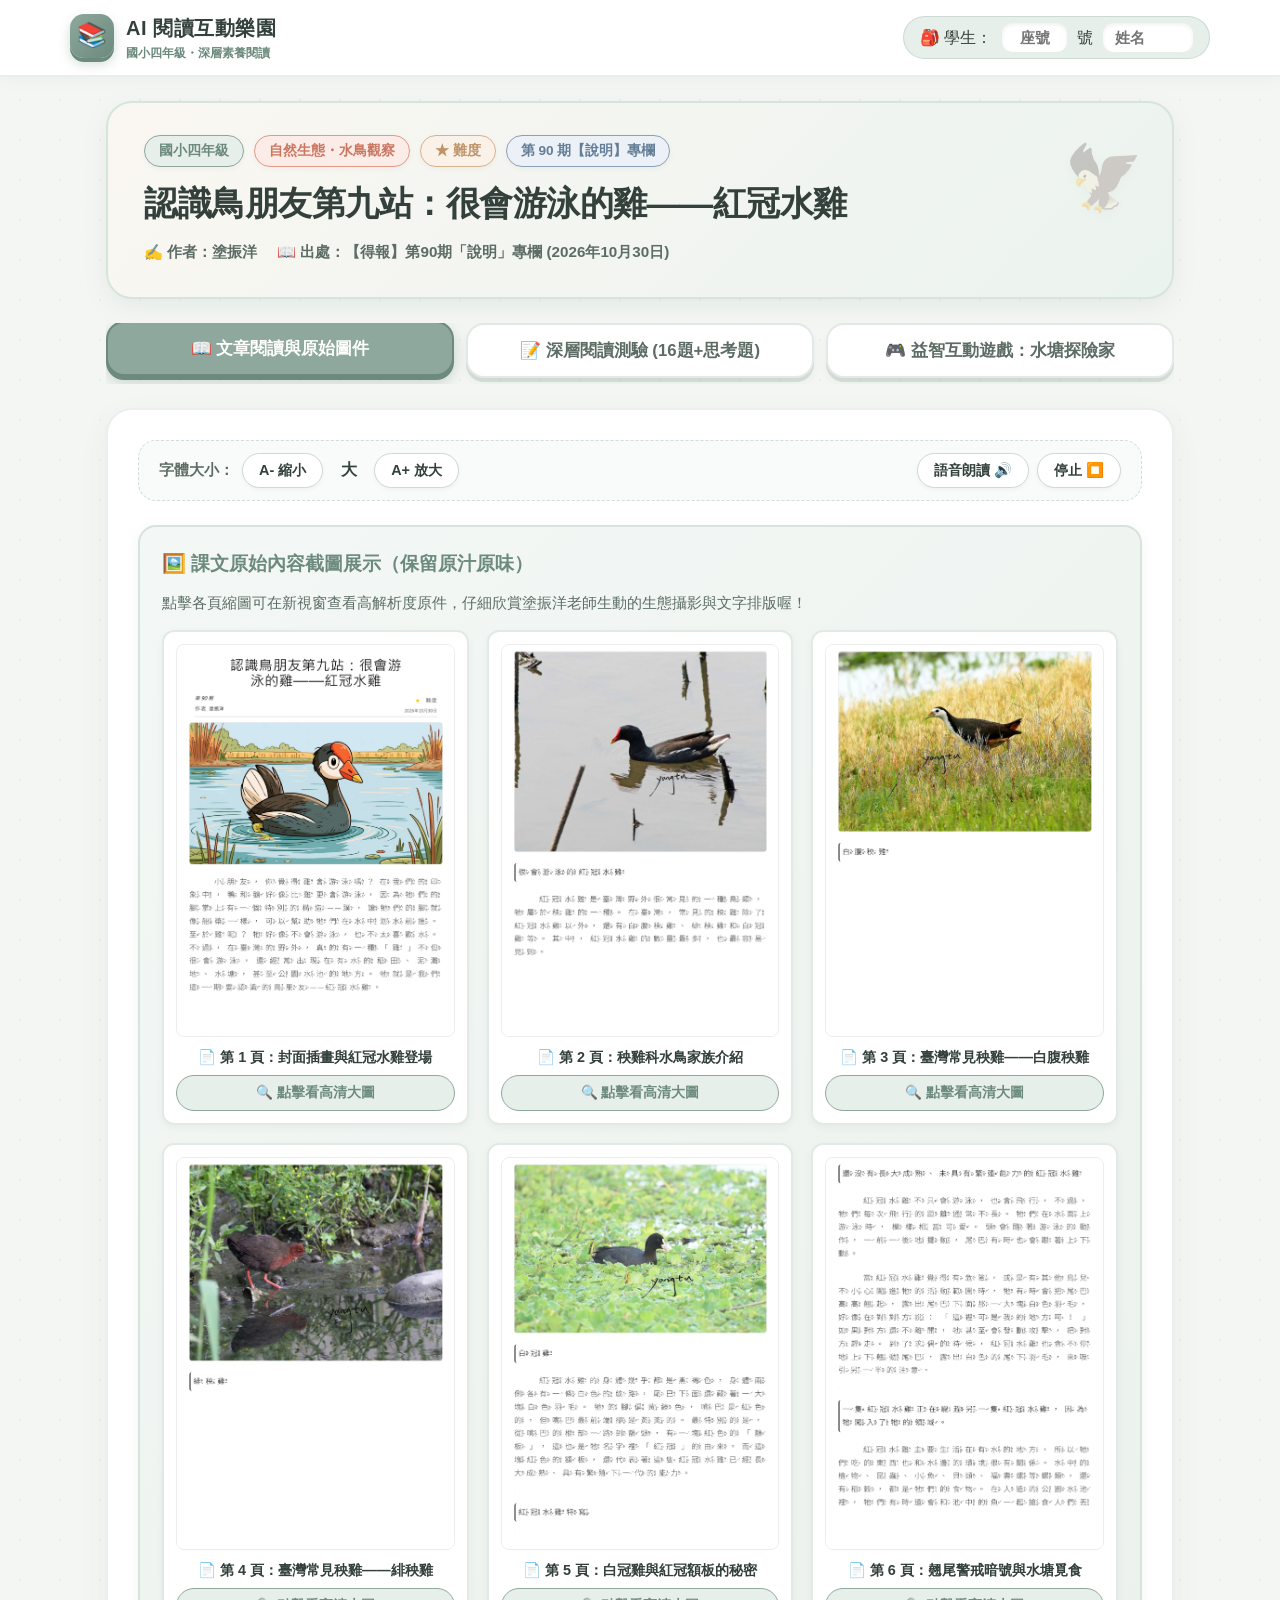
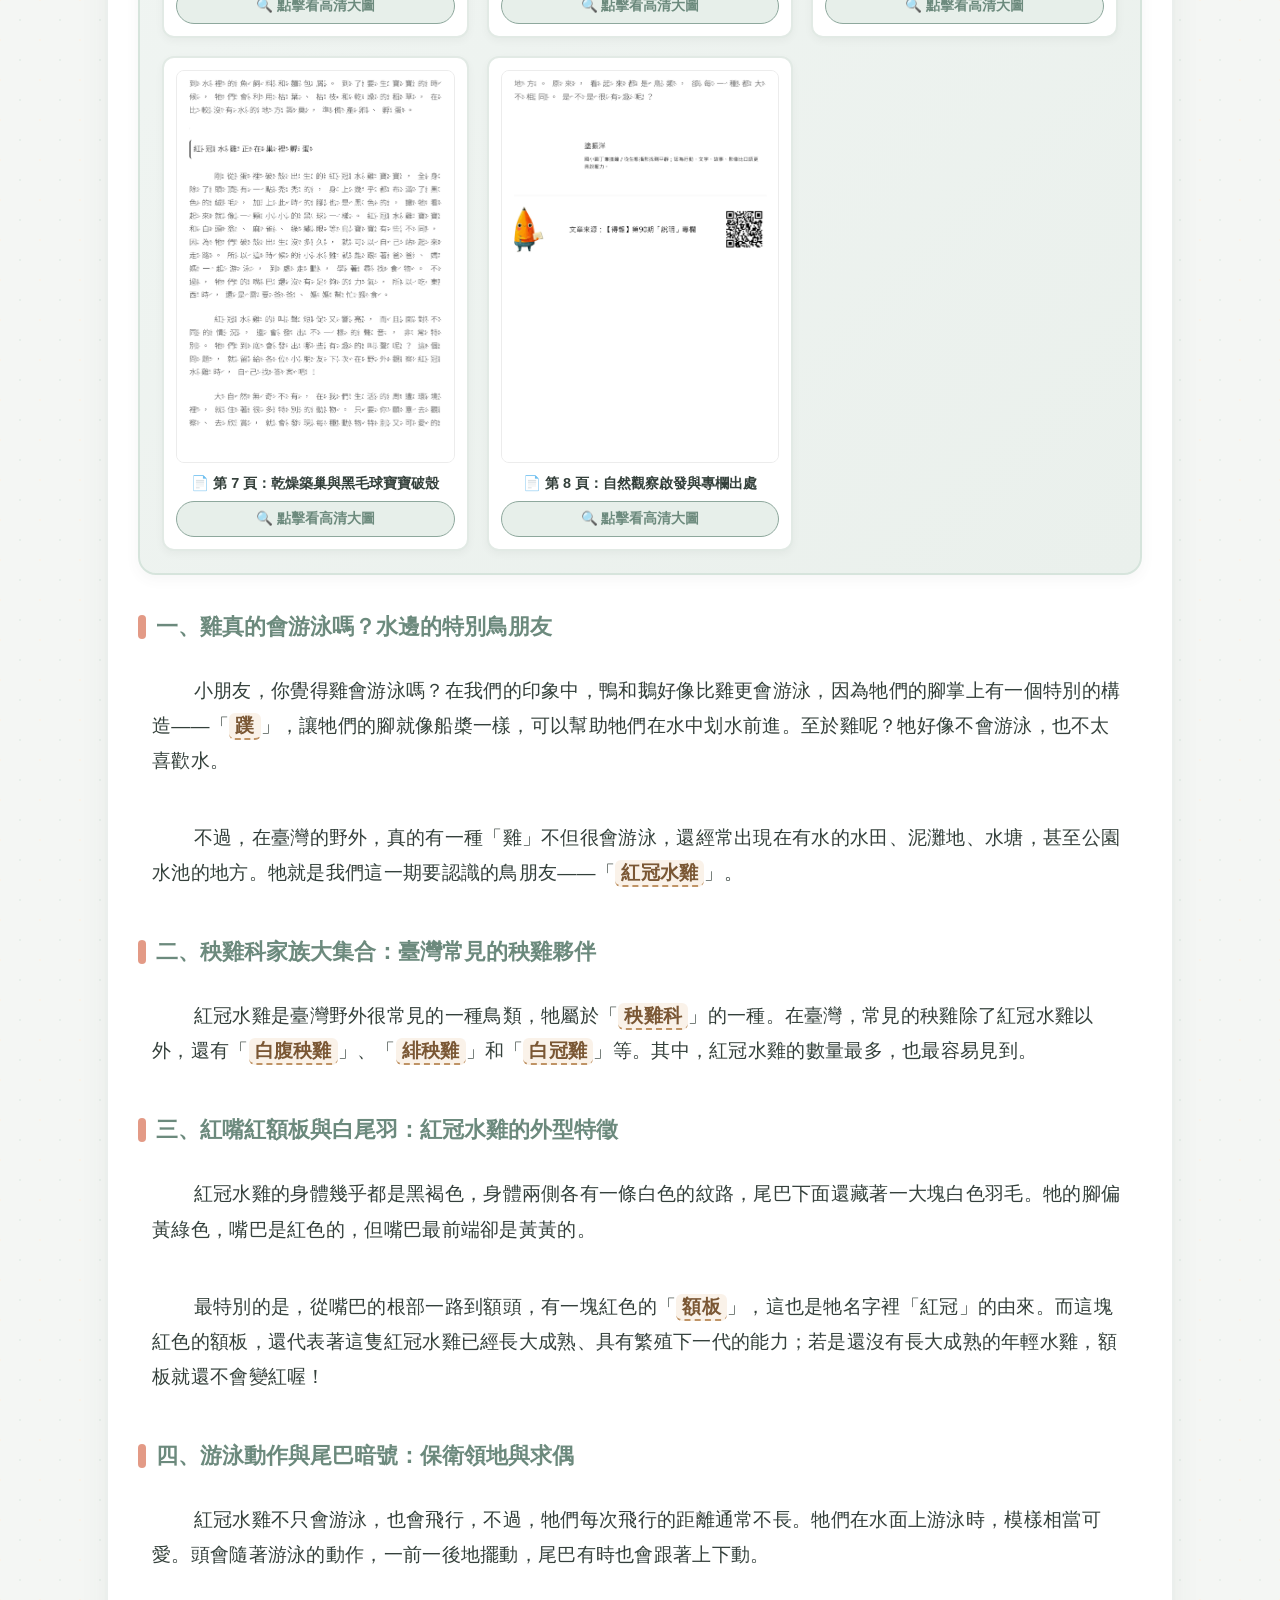
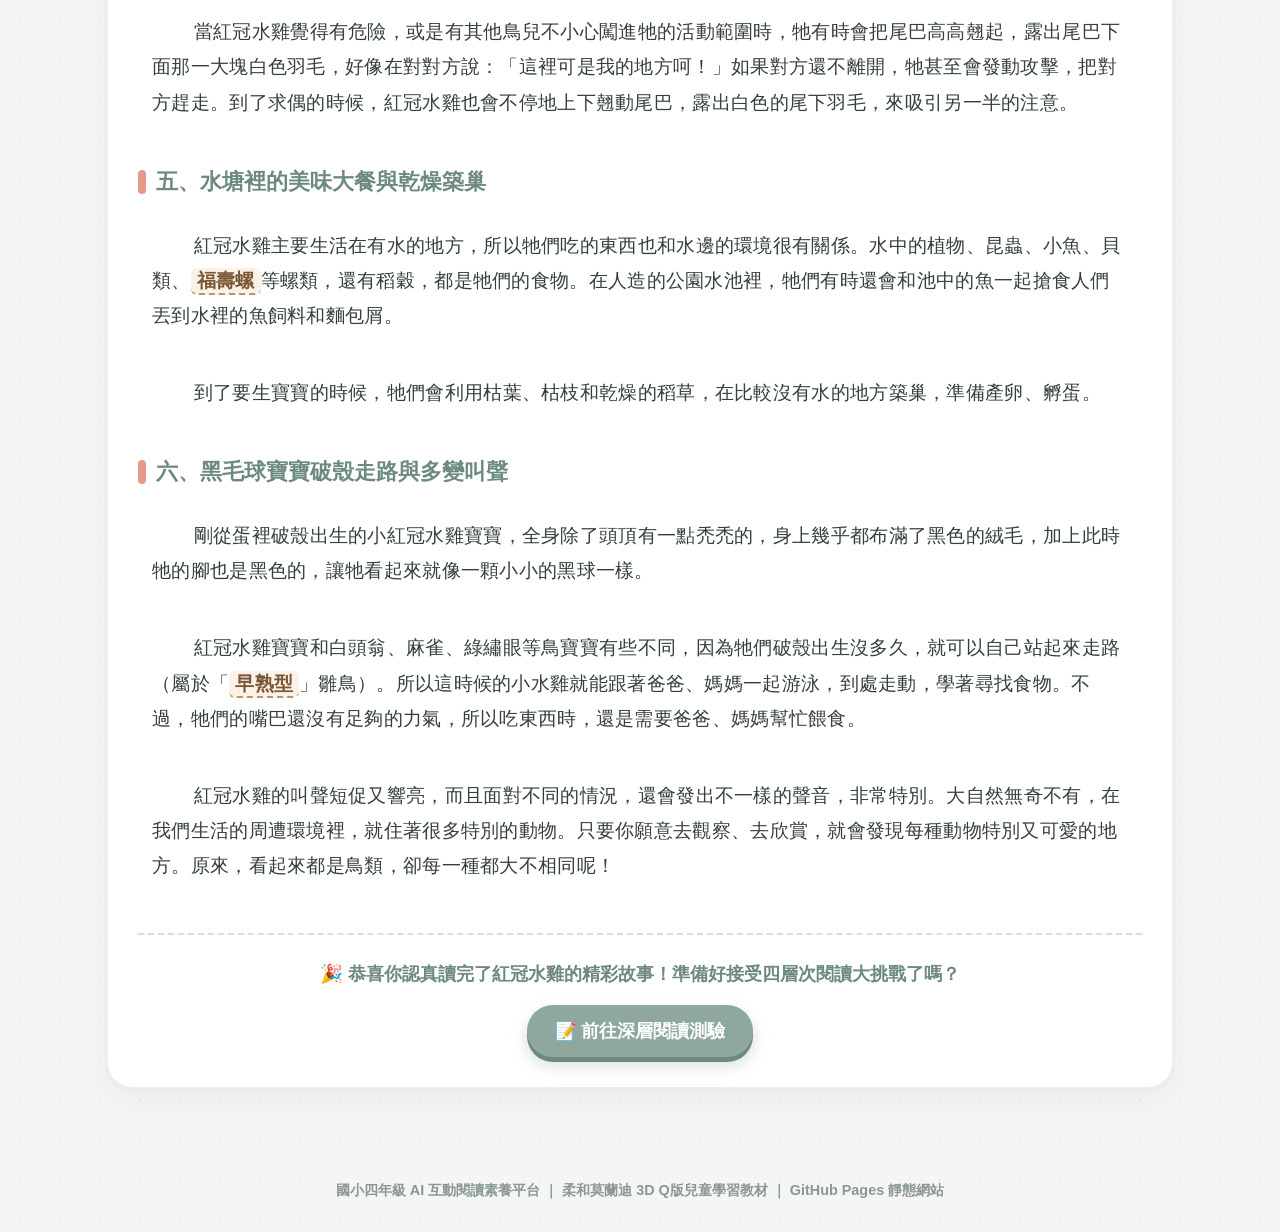
==== index10.html @ 7808f45d "Add files via upload" ====
<!DOCTYPE html>
<html lang="zh-TW">
<head>
  <meta charset="UTF-8">
  <meta name="viewport" content="width=device-width, initial-scale=1.0">
  <title>認識鳥朋友第九站：很會游泳的雞——紅冠水雞 - 國小四年級 AI 互動閱讀教室</title>
  <link rel="stylesheet" href="style.css">
  <style>
    /* 原始內容截圖展示區專用樣式 */
    .original-docs-showcase {
      background: linear-gradient(135deg, #F3F7F5 0%, #EAF0EC 100%);
      border: 2px solid #D6E4DC;
      border-radius: var(--radius-md);
      padding: 22px;
      margin: 24px 0 32px;
      box-shadow: 0 4px 14px rgba(78, 93, 85, 0.06);
    }
    .original-docs-title {
      font-size: 1.2rem;
      font-weight: 800;
      color: var(--morandi-sage-dark);
      margin-bottom: 12px;
      display: flex;
      align-items: center;
      gap: 8px;
    }
    .docs-gallery-grid {
      display: grid;
      grid-template-columns: repeat(auto-fit, minmax(240px, 1fr));
      gap: 18px;
      margin-top: 14px;
    }
    .doc-preview-card {
      background: white;
      border-radius: var(--radius-sm);
      border: 2px solid #E2EAE5;
      padding: 12px;
      text-align: center;
      transition: all 0.25s ease;
      box-shadow: 0 3px 8px rgba(0,0,0,0.04);
      display: flex;
      flex-direction: column;
      justify-content: space-between;
    }
    .doc-preview-card:hover {
      transform: translateY(-4px);
      border-color: var(--morandi-coral);
      box-shadow: 0 8px 18px rgba(0,0,0,0.08);
    }
    .doc-img-frame {
      border-radius: 8px;
      overflow: hidden;
      border: 1px solid #ECECEC;
      margin-bottom: 10px;
      background: #F9F9F9;
      cursor: zoom-in;
    }
    .doc-img-frame img {
      width: 100%;
      height: auto;
      display: block;
      transition: transform 0.3s ease;
    }
    .doc-img-frame:hover img {
      transform: scale(1.02);
    }
    .doc-caption {
      font-size: 0.9rem;
      font-weight: 700;
      color: var(--text-primary);
      margin-bottom: 8px;
      line-height: 1.4;
    }
    .doc-btn-view {
      display: inline-flex;
      align-items: center;
      justify-content: center;
      gap: 6px;
      padding: 6px 14px;
      background: var(--morandi-sage-light);
      color: var(--morandi-sage-dark);
      font-size: 0.85rem;
      font-weight: 800;
      border-radius: var(--radius-full);
      text-decoration: none;
      border: 1px solid var(--morandi-sage);
      transition: all 0.2s ease;
    }
    .doc-btn-view:hover {
      background: var(--morandi-sage);
      color: white;
    }
  </style>
</head>
<body>

  <!-- 頂部導覽列 -->
  <header class="top-nav">
    <div class="nav-container">
      <a href="index.htm" class="logo-area" title="返回閱讀首頁">
        <div class="logo-icon-3d">📚</div>
        <div>
          <div class="logo-title">AI 閱讀互動樂園</div>
          <div class="logo-subtitle">國小四年級・深層素養閱讀</div>
        </div>
      </a>

      <!-- 學生身分輸入列 -->
      <div class="student-bar">
        <span>🎒 學生：</span>
        <input type="text" class="student-input student-seat-input seat" placeholder="座號" maxlength="4">
        <span>號</span>
        <input type="text" class="student-input student-name-input" placeholder="姓名" maxlength="10">
      </div>
    </div>
  </header>

  <!-- 主內容區 -->
  <main class="main-wrapper">

    <!-- 文章標題看板 -->
    <section class="article-header-banner">
      <div class="meta-tags-row">
        <span class="tag-badge tag-sage">國小四年級</span>
        <span class="tag-badge tag-coral">自然生態・水鳥觀察</span>
        <span class="tag-badge tag-clay">★ 難度</span>
        <span class="tag-badge tag-blue">第 90 期【說明】專欄</span>
      </div>
      <h1 class="article-main-title">認識鳥朋友第九站：很會游泳的雞——紅冠水雞</h1>
      <div class="article-sub-info">
        <span>✍️ 作者：塗振洋</span>
        <span>📖 出處：【得報】第90期「說明」專欄 (2026年10月30日)</span>
      </div>
    </section>

    <!-- 功能標籤頁 (Tab Navigation) -->
    <nav class="section-nav-tabs">
      <button class="tab-btn active" data-tab="read" onclick="TabManager.switchTab('read')">
        📖 文章閱讀與原始圖件
      </button>
      <button class="tab-btn" data-tab="quiz" onclick="TabManager.switchTab('quiz')">
        📝 深層閱讀測驗 (16題+思考題)
      </button>
      <button class="tab-btn" data-tab="game" onclick="TabManager.switchTab('game')">
        🎮 益智互動遊戲：水塘探險家
      </button>
    </nav>

    <!-- ==================== 第一分頁：文章閱讀區 ==================== -->
    <section id="read-section" class="content-section">
      <div class="morandi-card">
        <!-- 閱讀輔助工具列 -->
        <div class="reading-toolbar">
          <div class="tool-group">
            <span style="font-weight: 800; font-size: 0.95rem; color: var(--text-secondary);">字體大小：</span>
            <button class="btn-tool" onclick="FontResizer.decrease()">A- 縮小</button>
            <span id="font-size-label" style="font-weight:800; min-width:35px; text-align:center;">大</span>
            <button class="btn-tool" onclick="FontResizer.increase()">A+ 放大</button>
          </div>

          <div class="tool-group">
            <button id="btn-speech-toggle" class="btn-tool" onclick="SpeechManager.speakAll()">
              <span>語音朗讀 🔊</span>
            </button>
            <button class="btn-tool" onclick="SpeechManager.stop()">
              <span>停止 ⏹️</span>
            </button>
          </div>
        </div>

        <!-- 技巧性嵌入文章原始內容截圖（保留原始樣，支援高畫質檢視） -->
        <div class="original-docs-showcase">
          <div class="original-docs-title">
            <span>🖼️ 課文原始內容截圖展示（保留原汁原味）</span>
          </div>
          <p style="font-size: 0.95rem; color: var(--text-secondary); margin-bottom: 8px;">
            點擊各頁縮圖可在新視窗查看高解析度原件，仔細欣賞塗振洋老師生動的生態攝影與文字排版喔！
          </p>
          <div class="docs-gallery-grid">
            <div class="doc-preview-card">
              <div class="doc-img-frame" onclick="window.open('lesson9_page1.png', '_blank')">
                <img src="lesson9_page1.png" alt="第1頁：很會游泳的雞——紅冠水雞" loading="lazy">
              </div>
              <div class="doc-caption">📄 第 1 頁：封面插畫與紅冠水雞登場</div>
              <a href="lesson9_page1.png" target="_blank" class="doc-btn-view">🔍 點擊看高清大圖</a>
            </div>
            <div class="doc-preview-card">
              <div class="doc-img-frame" onclick="window.open('lesson9_page2.png', '_blank')">
                <img src="lesson9_page2.png" alt="第2頁：很會游泳的紅冠水雞生態照" loading="lazy">
              </div>
              <div class="doc-caption">📄 第 2 頁：秧雞科水鳥家族介紹</div>
              <a href="lesson9_page2.png" target="_blank" class="doc-btn-view">🔍 點擊看高清大圖</a>
            </div>
            <div class="doc-preview-card">
              <div class="doc-img-frame" onclick="window.open('lesson9_page3.png', '_blank')">
                <img src="lesson9_page3.png" alt="第3頁：白腹秧雞" loading="lazy">
              </div>
              <div class="doc-caption">📄 第 3 頁：臺灣常見秧雞——白腹秧雞</div>
              <a href="lesson9_page3.png" target="_blank" class="doc-btn-view">🔍 點擊看高清大圖</a>
            </div>
            <div class="doc-preview-card">
              <div class="doc-img-frame" onclick="window.open('lesson9_page4.png', '_blank')">
                <img src="lesson9_page4.png" alt="第4頁：緋秧雞" loading="lazy">
              </div>
              <div class="doc-caption">📄 第 4 頁：臺灣常見秧雞——緋秧雞</div>
              <a href="lesson9_page4.png" target="_blank" class="doc-btn-view">🔍 點擊看高清大圖</a>
            </div>
            <div class="doc-preview-card">
              <div class="doc-img-frame" onclick="window.open('lesson9_page5.png', '_blank')">
                <img src="lesson9_page5.png" alt="第5頁：白冠雞與紅冠水雞特寫" loading="lazy">
              </div>
              <div class="doc-caption">📄 第 5 頁：白冠雞與紅冠額板的秘密</div>
              <a href="lesson9_page5.png" target="_blank" class="doc-btn-view">🔍 點擊看高清大圖</a>
            </div>
            <div class="doc-preview-card">
              <div class="doc-img-frame" onclick="window.open('lesson9_page6.png', '_blank')">
                <img src="lesson9_page6.png" alt="第6頁：驅趕領域與水雞食性" loading="lazy">
              </div>
              <div class="doc-caption">📄 第 6 頁：翹尾警戒暗號與水塘覓食</div>
              <a href="lesson9_page6.png" target="_blank" class="doc-btn-view">🔍 點擊看高清大圖</a>
            </div>
            <div class="doc-preview-card">
              <div class="doc-img-frame" onclick="window.open('lesson9_page7.png', '_blank')">
                <img src="lesson9_page7.png" alt="第7頁：水雞孵蛋與早熟寶寶" loading="lazy">
              </div>
              <div class="doc-caption">📄 第 7 頁：乾燥築巢與黑毛球寶寶破殼</div>
              <a href="lesson9_page7.png" target="_blank" class="doc-btn-view">🔍 點擊看高清大圖</a>
            </div>
            <div class="doc-preview-card">
              <div class="doc-img-frame" onclick="window.open('lesson9_page8.png', '_blank')">
                <img src="lesson9_page8.png" alt="第8頁：自然觀察省思與作者介紹" loading="lazy">
              </div>
              <div class="doc-caption">📄 第 8 頁：自然觀察啟發與專欄出處</div>
              <a href="lesson9_page8.png" target="_blank" class="doc-btn-view">🔍 點擊看高清大圖</a>
            </div>
          </div>
        </div>

        <!-- 文章內文掛載點 -->
        <article class="article-body" id="article-content-body">
          
          <h2 class="article-section-title">一、雞真的會游泳嗎？水邊的特別鳥朋友</h2>
          <p class="reading-paragraph">
            小朋友，你覺得雞會游泳嗎？在我們的印象中，鴨和鵝好像比雞更會游泳，因為牠們的腳掌上有一個特別的構造——「<span class="vocab-bubble" title="鴨、鵝等水鳥腳趾之間相連的皮膜，游動時像船槳能推動水流前進">蹼</span>」，讓牠們的腳就像船槳一樣，可以幫助牠們在水中划水前進。至於雞呢？牠好像不會游泳，也不太喜歡水。
          </p>
          <p class="reading-paragraph">
            不過，在臺灣的野外，真的有一種「雞」不但很會游泳，還經常出現在有水的水田、泥灘地、水塘，甚至公園水池的地方。牠就是我們這一期要認識的鳥朋友——「<span class="vocab-bubble" title="秧雞科常見水鳥，善於游泳與潛水，嘴基部至額頭具有鮮豔的紅色額板">紅冠水雞</span>」。
          </p>

          <h2 class="article-section-title">二、秧雞科家族大集合：臺灣常見的秧雞夥伴</h2>
          <p class="reading-paragraph">
            紅冠水雞是臺灣野外很常見的一種鳥類，牠屬於「<span class="vocab-bubble" title="鶴形目下的一個鳥類科，多數種類生活在沼澤、水田與濕地環境，體型扁平適於在茂密草叢中穿梭">秧雞科</span>」的一種。在臺灣，常見的秧雞除了紅冠水雞以外，還有「<span class="vocab-bubble" title="臉部和腹部為純白色，常發出苦惡苦惡叫聲的秧雞科鳥類">白腹秧雞</span>」、「<span class="vocab-bubble" title="胸腹部呈現美麗赤栗色或磚紅色的秧雞科水鳥">緋秧雞</span>」和「<span class="vocab-bubble" title="額板與嘴巴均為純白色，常在深水湖泊大群聚集的秧雞科鳥類">白冠雞</span>」等。其中，紅冠水雞的數量最多，也最容易見到。
          </p>

          <h2 class="article-section-title">三、紅嘴紅額板與白尾羽：紅冠水雞的外型特徵</h2>
          <p class="reading-paragraph">
            紅冠水雞的身體幾乎都是黑褐色，身體兩側各有一條白色的紋路，尾巴下面還藏著一大塊白色羽毛。牠的腳偏黃綠色，嘴巴是紅色的，但嘴巴最前端卻是黃黃的。
          </p>
          <p class="reading-paragraph">
            最特別的是，從嘴巴的根部一路到額頭，有一塊紅色的「<span class="vocab-bubble" title="鳥類嘴基向上延伸到額頭的一塊角質硬皮，紅冠水雞的額板在成熟時呈現亮紅色">額板</span>」，這也是牠名字裡「紅冠」的由來。而這塊紅色的額板，還代表著這隻紅冠水雞已經長大成熟、具有繁殖下一代的能力；若是還沒有長大成熟的年輕水雞，額板就還不會變紅喔！
          </p>

          <h2 class="article-section-title">四、游泳動作與尾巴暗號：保衛領地與求偶</h2>
          <p class="reading-paragraph">
            紅冠水雞不只會游泳，也會飛行，不過，牠們每次飛行的距離通常不長。牠們在水面上游泳時，模樣相當可愛。頭會隨著游泳的動作，一前一後地擺動，尾巴有時也會跟著上下動。
          </p>
          <p class="reading-paragraph">
            當紅冠水雞覺得有危險，或是有其他鳥兒不小心闖進牠的活動範圍時，牠有時會把尾巴高高翹起，露出尾巴下面那一大塊白色羽毛，好像在對對方說：「這裡可是我的地方呵！」如果對方還不離開，牠甚至會發動攻擊，把對方趕走。到了求偶的時候，紅冠水雞也會不停地上下翹動尾巴，露出白色的尾下羽毛，來吸引另一半的注意。
          </p>

          <h2 class="article-section-title">五、水塘裡的美味大餐與乾燥築巢</h2>
          <p class="reading-paragraph">
            紅冠水雞主要生活在有水的地方，所以牠們吃的東西也和水邊的環境很有關係。水中的植物、昆蟲、小魚、貝類、<span class="vocab-bubble" title="外來種大型淡水螺類，繁殖迅速，常危害水稻，也是紅冠水雞喜愛的食物之一">福壽螺</span>等螺類，還有稻穀，都是牠們的食物。在人造的公園水池裡，牠們有時還會和池中的魚一起搶食人們丟到水裡的魚飼料和麵包屑。
          </p>
          <p class="reading-paragraph">
            到了要生寶寶的時候，牠們會利用枯葉、枯枝和乾燥的稻草，在比較沒有水的地方築巢，準備產卵、孵蛋。
          </p>

          <h2 class="article-section-title">六、黑毛球寶寶破殼走路與多變叫聲</h2>
          <p class="reading-paragraph">
            剛從蛋裡破殼出生的小紅冠水雞寶寶，全身除了頭頂有一點禿禿的，身上幾乎都布滿了黑色的絨毛，加上此時牠的腳也是黑色的，讓牠看起來就像一顆小小的黑球一樣。
          </p>
          <p class="reading-paragraph">
            紅冠水雞寶寶和白頭翁、麻雀、綠繡眼等鳥寶寶有些不同，因為牠們破殼出生沒多久，就可以自己站起來走路（屬於「<span class="vocab-bubble" title="出殼時眼睛已睜開、全身披絨毛，稍經親鳥照料就能自行行走或游泳的鳥類雛鳥">早熟型</span>」雛鳥）。所以這時候的小水雞就能跟著爸爸、媽媽一起游泳，到處走動，學著尋找食物。不過，牠們的嘴巴還沒有足夠的力氣，所以吃東西時，還是需要爸爸、媽媽幫忙餵食。
          </p>
          <p class="reading-paragraph">
            紅冠水雞的叫聲短促又響亮，而且面對不同的情況，還會發出不一樣的聲音，非常特別。大自然無奇不有，在我們生活的周遭環境裡，就住著很多特別的動物。只要你願意去觀察、去欣賞，就會發現每種動物特別又可愛的地方。原來，看起來都是鳥類，卻每一種都大不相同呢！
          </p>

        </article>

        <!-- 閱讀完成引導至測驗 -->
        <div style="text-align: center; margin-top: 40px; padding-top: 24px; border-top: 2px dashed #D4E2DA;">
          <p style="font-size: 1.15rem; font-weight: 700; color: var(--morandi-sage-dark); margin-bottom: 16px;">
            🎉 恭喜你認真讀完了紅冠水雞的精彩故事！準備好接受四層次閱讀大挑戰了嗎？
          </p>
          <button class="btn-3d btn-3d-sage" onclick="TabManager.switchTab('quiz')">
            📝 前往深層閱讀測驗
          </button>
        </div>
      </div>
    </section>

    <!-- ==================== 第二分頁：深層閱讀測驗區 ==================== -->
    <section id="quiz-section" class="content-section" style="display: none;">
      <div class="morandi-card">
        <div class="quiz-header-bar">
          <div>
            <h2 style="font-size: 1.6rem; font-weight: 900; color: var(--text-primary); margin-bottom: 6px;">
              四層次理解挑戰題
            </h2>
            <div style="color: var(--text-secondary); font-size: 0.95rem;">
              共 16 題選擇題（選項 1.2.3.4，每層次 4 題）＋ 1 題開放思考題（AI 呼應度深度評估等第）
            </div>
          </div>
          <div class="quiz-score-badge" id="quiz-progress-text">
            已作答：0 / 16 題
          </div>
        </div>

        <!-- 四層次篩選切換標籤 -->
        <div class="level-filter-bar" style="margin-bottom: 24px;">
          <span style="font-weight: 800; font-size: 0.95rem; align-self: center; margin-right: 6px;">題目層次：</span>
          <button class="level-filter-pill active" data-level="all" onclick="QuizEngine.filterLevel('all')">全部題目 (16)</button>
          <button class="level-filter-pill" data-level="1" onclick="QuizEngine.filterLevel('1')">層次一：提取訊息 (4)</button>
          <button class="level-filter-pill" data-level="2" onclick="QuizEngine.filterLevel('2')">層次二：推論訊息 (4)</button>
          <button class="level-filter-pill" data-level="3" onclick="QuizEngine.filterLevel('3')">層次三：詮釋整合 (4)</button>
          <button class="level-filter-pill" data-level="4" onclick="QuizEngine.filterLevel('4')">層次四：比較評估 (4)</button>
        </div>

        <!-- 16 題題目渲染容器 -->
        <div id="quiz-container"></div>

        <!-- 開放式思考題容器 -->
        <div id="open-question-container"></div>

        <!-- 交卷按鈕區 -->
        <div style="text-align: center; margin-top: 36px;">
          <button class="btn-3d btn-3d-coral" style="font-size: 1.25rem; padding: 16px 40px;" onclick="QuizEngine.submitQuiz()">
            🚀 繳交測驗・看成績、詳解與 AI 思考等第
          </button>
        </div>

        <!-- 成績總結診斷報告區 (繳交後展開) -->
        <div id="quiz-summary-card" style="display: none;"></div>
      </div>
    </section>

    <!-- ==================== 第三分頁：主題互動遊戲區 ==================== -->
    <section id="game-section" class="content-section" style="display: none;">
      <div class="morandi-card">
        <div class="game-container">
          <div class="game-hud">
            <div>🎮 關卡：<span id="game-stage-text">1 / 4</span></div>
            <div>🏆 得分：<span id="game-score-text">0</span> 分</div>
            <div>❤️ 生命值：<span id="game-hp-text">❤️❤️❤️</span></div>
          </div>

          <div class="game-stage-screen" id="game-screen-area">
            <!-- 遊戲畫面動態注入 -->
          </div>
        </div>
      </div>
    </section>

  </main>

  <footer class="site-footer">
    <p>國小四年級 AI 互動閱讀素養平台 ｜ 柔和莫蘭迪 3D Q版兒童學習教材 ｜ GitHub Pages 靜態網站</p>
  </footer>

  <!-- 引用共用互動核心腳本 -->
  <script src="script.js"></script>

  <!-- 文章專屬資料注入配置 -->
  <script>
    window.ARTICLE_CONFIG = {
      id: "lesson-9",
      pageFile: "index10.html",
      title: "認識鳥朋友第九站：很會游泳的雞——紅冠水雞",
      subtitle: "第90期【說明】專欄 / 作者：塗振洋",
      meta: {
        grade: "國小四年級",
        category: "自然生態・水鳥觀察",
        level: "★ 難度",
        issue: "第 90 期"
      },
      // 16 題四層次題庫（選項格式為 1, 2, 3, 4，答案選項輪流循環：1, 2, 3, 4 互不相同）
      questions: [
        /* ---------- 層次一：提取訊息 (4題) ---------- */
        {
          id: 1,
          level: 1,
          question: "課文中提到，鴨子和鵝之所以比一般的雞更擅長游泳，是因為牠們的腳掌上有什麼特別的構造？",
          options: {
            "1": "腳趾之間長著像船槳一樣能划水前進的「蹼」",
            "2": "腳底長著能牢牢吸住水中石頭的強力吸盤",
            "3": "腳趾特別長能像竹竿一樣撐住水底爛泥",
            "4": "腳踝裝有彈簧構造能直接把身體彈出水面"
          },
          answer: "1",
          explanation: "文中第 1 頁明確指出：「鴨和鵝好像比雞更會游泳，因為牠們的腳掌上有一個特別的構造——蹼，讓牠們的腳就像船槳一樣，可以幫助牠們在水中划水前進。」",
          sourceQuote: "「鴨和鵝好像比雞更會游泳，因為牠們的腳掌上有一個特別的構造——蹼，讓牠們的腳就像船槳一樣。」（第1頁）"
        },
        {
          id: 2,
          level: 1,
          question: "紅冠水雞在生物分類上屬於哪一個家族？在臺灣常見的同科鳥類中，哪一種的數量最多、最容易見到？",
          options: {
            "1": "屬於雁鴨科；其中以全身黑色的白冠雞數量最多",
            "2": "屬於秧雞科；其中以紅冠水雞的數量最多且最容易見到",
            "3": "屬於鷺科；其中以臉頰白色的白腹秧雞數量最多",
            "4": "屬於雉雞科；其中以赤紅色的緋秧雞數量最多"
          },
          answer: "2",
          explanation: "文中第 2 頁敘述：「紅冠水雞是臺灣野外很常見的一種鳥類，牠屬於秧雞科的一種……其中，紅冠水雞的數量最多，也最容易見到。」",
          sourceQuote: "「牠屬於秧雞科的一種……其中，紅冠水雞的數量最多，也最容易見到。」（第2頁）"
        },
        {
          id: 3,
          level: 1,
          question: "紅冠水雞從嘴巴根部一路延伸到額頭的那塊鮮紅色「額板」，在生態上有什麼重要的代表意義？",
          options: {
            "1": "代表牠剛吃完紅色的辣椒不小心中毒了",
            "2": "可以在黑夜裡發出像手電筒一樣的紅光幫同伴照明",
            "3": "代表這隻紅冠水雞已經長大成熟，具備繁殖下一代的能力",
            "4": "代表牠是水塘裡年紀最大的長老，負責指揮所有鴨子"
          },
          answer: "3",
          explanation: "文中第 5 頁說明：「從嘴巴的根部一路到額頭，有一塊紅色的『額板』……而這塊紅色的額板，還代表著這隻紅冠水雞已經長大成熟、具有繁殖下一代的能力。」",
          sourceQuote: "「這塊紅色的額板，還代表著這隻紅冠水雞已經長大成熟、具有繁殖下一代的能力。」（第5頁）"
        },
        {
          id: 4,
          level: 1,
          question: "根據課文描述，剛從蛋裡破殼出生的小紅冠水雞寶寶外觀與活動能力如何？",
          options: {
            "1": "長得像小白兔；需要躺在巢裡一個月不能張開眼睛",
            "2": "長得像小青蛙；只會在泥巴裡呱呱叫，不會游泳",
            "3": "長得像粉紅小鳥；一出生就能展翅高飛到大樹上築巢",
            "4": "全身布滿黑絨毛像顆小黑球；破殼沒多久就能自己站起來走路並跟著父母游泳"
          },
          answer: "4",
          explanation: "文中第 7 頁描述：「身上幾乎都布滿了黑色的絨毛，加上此時牠的腳也是黑色的，讓牠看起來就像一顆小小的黑球一樣……破殼出生沒多久，就可以自己站起來走路。所以這時候的小水雞就能跟著爸爸、媽媽一起游泳。」",
          sourceQuote: "「讓牠看起來就像一顆小小的黑球一樣……破殼出生沒多久，就可以自己站起來走路。」（第7頁）"
        },

        /* ---------- 層次二：推論訊息 (4題) ---------- */
        {
          id: 5,
          level: 2,
          question: "當紅冠水雞察覺有其他鳥類闖入自己的活動範圍時，牠會「高高翹起尾巴露出白色羽毛」，這種行為的主要推論是什麼？",
          options: {
            "1": "作為鮮明醒目的視覺警告信號，向入侵者宣示領域主權並發出驅離警告",
            "2": "因為水溫太熱，翹起尾巴吹風散熱降溫",
            "3": "想要把尾巴當成白色雨傘借給對方遮雨以示友好",
            "4": "模仿天上的白雲飄動，假裝自己是一團棉花糖"
          },
          answer: "1",
          explanation: "文中第 6 頁指出：「當紅冠水雞覺得有危險，或是有其他鳥兒闖進牠的活動範圍時，牠有時會把尾巴高高翹起，露出尾巴下面那一大塊白色羽毛，好像在對對方說：『這裡可是我的地方呵！』」可推論這是強烈的領地防衛與警告信號。",
          sourceQuote: "「把尾巴高高翹起，露出尾巴下面那一大塊白色羽毛，好像在對對方說：『這裡可是我的地方呵！』」（第6頁）"
        },
        {
          id: 6,
          level: 2,
          question: "課文中提到紅冠水雞求偶時也會「不停上下翹動尾巴露出白羽毛」，這與遇到敵人時的翹尾巴相比，反映了尾羽在動物行為中的什麼特性？",
          options: {
            "1": "尾巴羽毛只有在嚇跑敵人時有用，求偶時只是隨便動動",
            "2": "相同的身體構造在不同生活情境下，能傳遞出不同的交流溝通訊息（驅離警告或吸引配偶）",
            "3": "證明紅冠水雞的尾巴神經壞掉了，不管發生任何事情都只能上下抽動",
            "4": "代表紅冠水雞分不清楚配偶和敵人，把大家一律當成敵人對待"
          },
          answer: "2",
          explanation: "同一種身體器官或斑紋在自然界中常具備多元功能，在領地防衛時作為威嚇警告，在繁殖季則作為吸引異性、展示健康活力的信號。",
          sourceQuote: "「到了求偶的時候，紅冠水雞也會不停地上下翹動尾巴，露出白色的尾下羽毛，來吸引另一半的注意。」（第6頁）"
        },
        {
          id: 7,
          level: 2,
          question: "課文對比了「紅冠水雞寶寶」與「白頭翁、麻雀、綠繡眼等鳥寶寶」的不同，下列何者推論最合理？",
          options: {
            "1": "麻雀和綠繡眼的寶寶比水雞寶寶更強壯，出生當天就能自己抓魚吃",
            "2": "紅冠水雞的父母很不負責任，把剛出生的寶寶丟在水裡不管",
            "3": "紅冠水雞屬於「早熟型」雛鳥，破殼即具走動游泳能力；而樹棲的麻雀等鳥類多為「晚熟型」，需長期待在巢中由親鳥餵養",
            "4": "所有的水鳥寶寶都不會游泳，只有紅冠水雞是特別突變的特例"
          },
          answer: "3",
          explanation: "文章第 7 頁指出紅冠水雞破殼沒多久就能自己站起來走路、跟隨親鳥游泳覓食，這正是生物學上早熟型（precocial）與晚熟型（altricial）雛鳥生存適應策略的典型差異。",
          sourceQuote: "「紅冠水雞寶寶和白頭翁、麻雀、綠繡眼等鳥寶寶有些不同，因為牠們破殼出生沒多久，就可以自己站起來走路。」（第7頁）"
        },
        {
          id: 8,
          level: 2,
          question: "紅冠水雞游泳時「頭會一前一後地擺動，尾巴也會跟著上下動」，從鳥類運動生理來推論，這種動作的主要功能是什麼？",
          options: {
            "1": "因為耳朵進水了，想把耳朵裡的水用力甩出來",
            "2": "牠們正在配合水底青蛙的叫聲節奏跳水上芭蕾",
            "3": "為了催眠水裡的小魚和小蝦，讓小魚忘記逃跑",
            "4": "在沒有完全腳蹼的情況下，藉由頭頸規律擺動維持前進動力、身體平衡與觀察水面視野"
          },
          answer: "4",
          explanation: "秧雞科鳥類腳趾細長無全蹼，游動時靠腿部推進，頭頸規律前後擺動（head-bobbing）能幫助水鳥在推進與滑行交替時維持視野穩定與身體動態平衡。",
          sourceQuote: "「頭會隨著游泳的動作，一前一後地擺動，尾巴有時也會跟著上下動。」（第6頁）"
        },

        /* ---------- 層次三：詮釋整合 (4題) ---------- */
        {
          id: 9,
          level: 3,
          question: "從紅冠水雞的食性（水生植物、昆蟲、小魚、螺類、稻穀、魚飼料麵包屑）來看，牠在生態系中展現了何種「食性特徵」？",
          options: {
            "1": "適應力極強的「雜食性」水鳥，能充分利用濕地自然資源與人造環境中的多樣食物",
            "2": "專門捕食大型哺乳動物的兇猛頂級肉食性猛禽",
            "3": "終生只能吸食花蜜、完全不能碰任何固體食物的極端草食動物",
            "4": "只能依靠人類天天餵食爆米花才能活下去的完全依賴型寵物"
          },
          answer: "1",
          explanation: "文章第 6 頁列出其食物包羅萬象，包括植物、昆蟲、魚蝦、螺貝、種子稻穀及人工飼料，展現了其不挑食、具高度環境適應力的雜食性特徵。",
          sourceQuote: "「水中的植物、昆蟲、小魚、貝類、福壽螺等螺類，還有稻穀，都是牠們的食物……還會搶食魚飼料和麵包屑。」（第6頁）"
        },
        {
          id: 10,
          level: 3,
          question: "紅冠水雞築巢繁殖時會「利用枯葉、枯枝與乾燥稻草在比較沒有水的地方築巢」，這反映了牠們在繁殖策略上的何種考量？",
          options: {
            "1": "故意遠離水源，因為紅冠水雞長大後變得非常討厭水",
            "2": "確保鳥巢乾燥溫暖，避免潮濕低溫影響蛋的孵化，並降低水位暴漲淹沒巢卵的危險",
            "3": "為了向樹上的松鼠炫耀自己的高超蓋房子技術",
            "4": "打算在乾燥泥土裡挖掘地洞冬眠三年不出來"
          },
          answer: "2",
          explanation: "水鳥產卵與孵化需要乾燥且具保溫效果的環境，將巢築在水位之上相對乾燥的高處，能防止蛋浸水受凍或被水流沖走，提高雛鳥孵化存活率。",
          sourceQuote: "「到了要生寶寶的時候，牠們會利用枯葉、枯枝和乾燥的稻草，在比較沒有水的地方築巢，準備產卵、孵蛋。」（第7頁）"
        },
        {
          id: 11,
          level: 3,
          question: "作者在介紹紅冠水雞的同時，也在文章中展示了「白腹秧雞、緋秧雞、白冠雞」等同科鳥類，這樣安排的主要寫作目的是什麼？",
          options: {
            "1": "為了湊齊文章版面隨便放照片填補空白",
            "2": "想要告訴大家這些鳥類天天打架爭奪地盤",
            "3": "透過比較同科相近物種的外型差異（如白臉、赤胸、白額板），拓展讀者對水鳥多樣性的整體認知與辨識能力",
            "4": "證明作者只喜歡白腹秧雞，不喜歡紅冠水雞"
          },
          answer: "3",
          explanation: "作者透過並列展示臺灣常見的四種秧雞科鳥類，引導讀者進行橫向對比觀察，理解同科鳥類各具特色的外貌特徵，提升生態觀察的廣度與深度。",
          sourceQuote: "「在臺灣，常見的秧雞除了紅冠水雞以外，還有白腹秧雞、緋秧雞和白冠雞等。」（第2頁至第5頁圖文對照）"
        },
        {
          id: 12,
          level: 3,
          question: "如果整合全文對紅冠水雞「生長發育歷程」的描述，下列哪一個成長變化順序完全正確？",
          options: {
            "1": "長出鮮紅額板的成鳥 ➔ 禿頂黑毛球幼雛 ➔ 額板未紅的年輕水雞 ➔ 產下鳥蛋",
            "2": "產下鳥蛋 ➔ 長出鮮紅額板的成鳥 ➔ 禿頂黑毛球幼雛 ➔ 額板未紅的年輕水雞",
            "3": "禿頂黑毛球幼雛 ➔ 產下鳥蛋 ➔ 長出鮮紅額板的成鳥 ➔ 額板未紅的年輕水雞",
            "4": "產卵孵化 ➔ 破殼出黑毛球幼雛（親鳥餵食） ➔ 額板未紅的年輕水雞 ➔ 擁有鮮紅額板具繁殖力的成鳥"
          },
          answer: "4",
          explanation: "文章第 7 頁描述產卵孵化出黑毛球幼雛、第 6 頁呈現未成熟年輕個體、第 5 頁說明成熟個體長出鮮紅額板並具繁殖能力，脈絡完整連貫。",
          sourceQuote: "綜合第5頁成鳥額板特徵、第6頁未成熟個體圖片、第7頁破殼黑毛球寶寶之描述。"
        },

        /* ---------- 層次四：比較評估 (4題) ---------- */
        {
          id: 13,
          level: 4,
          question: "在都會公園水池中，常看到民眾向池塘丟擲吐司麵包或薯條給魚和紅冠水雞吃。從生態保育角度評估，下列何者是最恰當的態度？",
          options: {
            "1": "應減少甚至避免隨意餵食，因為加工精緻澱粉缺乏天然水鳥所需營養，且殘渣沉底會造成水質優養化與惡臭",
            "2": "應該號召大家每天買十條土司去餵食，這樣水雞就不用辛苦在水田裡啄食福壽螺",
            "3": "只要紅冠水雞能搶贏池塘裡的錦鯉，就代表餵食麵包完全沒有任何缺點",
            "4": "應該在水池裡倒入汽水和奶茶，讓紅冠水雞體驗人類的美食文化"
          },
          answer: "1",
          explanation: "人為投餵加工麵包高油鹽糖，不利野生動物消化代謝，容易使水鳥失去自然覓食本能；且大量有機物沉積池底會消耗水中溶氧、引發藻華，破壞水池生態。",
          sourceQuote: "延伸課文第6頁「與池中的魚搶食魚飼料和麵包屑」之人與野生水鳥相處的反思。"
        },
        {
          id: 14,
          level: 4,
          question: "紅冠水雞能普遍繁衍在臺灣的水田、水圳、泥灘地與城市公園水塘，與許多瀕危鳥類相比，牠最值得我們借鏡的生態特質是什麼？",
          options: {
            "1": "牠長得比老鷹更兇猛，把所有人類和天敵都打跑了",
            "2": "具備高度彈性的生活環境適應力與雜食性，能與農田生態及都會人工濕地和諧共生",
            "3": "牠只吃純金製造的水稻種子，所以生命力比其他鳥類更旺盛",
            "4": "牠完全不需要呼吸空氣就能在水底下生活幾個月"
          },
          answer: "2",
          explanation: "紅冠水雞不挑食、能在半人工的水池濕地中找到築巢與覓食空間，展現出強韌的都市邊緣生態適應力，是人造環境與自然物種共生的最佳典範。",
          sourceQuote: "整合第1頁（水田泥灘水塘）、第2頁與第6頁關於生活環境廣泛度之描述。"
        },
        {
          id: 15,
          level: 4,
          question: "作者在文章結尾寫道：「大自然無奇不有……只要你願意去觀察、去欣賞，就會發現每種動物特別又可愛的地方。」作者最希望四年級小朋友培養的核心素養是什麼？",
          options: {
            "1": "每天只看手機短影片，不用走出戶外觀察大自然",
            "2": "看到不認識的水鳥就抓回家關在鐵籠裡當寵物飼養",
            "3": "保持對生活周遭環境的好奇心，以敏銳的觀察力與欣賞的心態探索自然萬物的奧祕與價值",
            "4": "把所有不漂亮或叫聲吵鬧的鳥兒通通驅趕出校園"
          },
          answer: "3",
          explanation: "文章結尾勉勵學童從身邊最常見的自然生態出發，運用五感與探究精神走出教室、欣賞尊重每一種獨特生命的價值，實踐核心素養導向閱讀。",
          sourceQuote: "「大自然無奇不有，在我們生活的周遭環境裡……只要你願意去觀察、去欣賞，就會發現每種動物特別又可愛的地方。」（第7頁至第8頁）"
        },
        {
          id: 16,
          level: 4,
          question: "如果要為學校校園生態池營造友善紅冠水雞與水生動植物的環境，下列哪一項規劃最符合課文中所述的生態需求？",
          options: {
            "1": "把生態池四周全部鋪滿水泥磚牆，並把所有水草和水生植物拔除乾淨以防蚊蟲",
            "2": "在水池周圍安裝強力探照燈，二十四小時不間斷播放重金屬音樂驅散害蟲",
            "3": "在池塘中倒入漂白水進行全面消毒殺菌，確保沒有任何蟲子與螺類生存",
            "4": "保留豐富水生植物與淺水泥灘，並在岸邊保留適度枯草灌木叢供水鳥覓食、隱蔽與乾燥築巢"
          },
          answer: "4",
          explanation: "紅冠水雞需要水草、螺類、小蟲等自然食物來源，且築巢時需要枯草枝葉與避風隱蔽的乾燥灘地，營造多元植被的自然岸帶能提供最完善的棲地條件。",
          sourceQuote: "綜合第1頁（水田泥灘）、第6頁（水生植物昆蟲螺類）與第7頁（枯葉乾草乾燥築巢）之生態需求。"
        }
      ],

      // 開放式思考題（深度探究：AI 將詳細評析學生的論述是否確實呼應文章核心並給予分數等第）
      openQuestion: {
        id: "open-1",
        title: "💡 小小生態導覽員：向大家介紹「很會游泳的雞」",
        desc: "在公園水池或鄉間水田邊，常看到黑黑一隻、在水面上悠哉划水的水鳥。很多小朋友第一次看見時都會大喊：「哇！你看那隻黑鴨子！」這時候身為生態小達人的你，會怎麼跟大家介紹這隻其實是「秧雞家族」的<strong>紅冠水雞</strong>呢？<br><br>請嘗試寫一段生動有趣的解說詞（建議 40～120 字）：<br>1. 告訴大家牠為什麼叫「紅冠」？牠的嘴巴和額頭有什麼成熟標誌？<br>2. 介紹牠一個有趣的動作（例如：游泳時頭一前一後擺動、或是翹起尾巴露出白色羽毛代表什麼暗號）？<br>3. 如果看到有小朋友正拿吐司或薯條想要餵水雞，你會怎麼親切且具說服力地提醒他保護水塘環境呢？<br><br>請寫下你的想法，AI 會針對你的內容<strong>是否有確實呼應閱讀內容</strong>進行評分，並給予成績等第與評語喔！",
        placeholder: "請在此寫下你的解說詞……例如：大家好！這隻不是鴨子，而是秧雞科的『紅冠水雞』喔！牠最特別的地方是從嘴巴根部到額頭有一塊鮮紅色的『額板』，這代表牠已經長大成熟了。當牠游泳時頭會前後擺動，如果翹起尾巴露出白色羽毛，就是警告闖入者『這是我的地盤！』另外，請大家不要拿麵包餵牠們，因為水塘裡的水草和螺類才是牠最健康的食物，麵包屑會讓水質變髒喔！",
        rubric: {
          keywords: ["紅冠", "額板", "嘴", "白", "尾", "警戒", "領地", "游泳", "秧雞", "擺動", "黑球", "寶寶", "福壽螺", "麵包", "飼料", "水質", "保護", "自然"],
          minWords: 30
        }
      },

      // 互動小遊戲配置：【水塘探險家：紅冠水雞生活日記】
      initGame: function() {
        const gameData = [
          {
            stage: 1,
            title: "第一關：外觀辨辨樂——找出真正的紅冠水雞",
            desc: "水塘裡游來了幾隻特別的水鳥，請仔細觀察，哪一隻才是長大成熟的「紅冠水雞」呢？",
            options: [
              { name: "黑褐色羽毛、嘴巴紅色先端黃黃、額頭有鮮紅額板、尾下藏大塊白羽", icon: "🪿", isSafe: true, feedback: "太棒了！鮮紅額板是紅冠水雞長大成熟的最明顯特徵，尾下還有招牌白色羽毛！" },
              { name: "全身粉紅色、脖子像大問號一樣長長的大型水鳥", icon: "🦩", isSafe: false, feedback: "那是熱帶的紅鶴（火烈鳥），不是住在臺灣水田的紅冠水雞喔！" },
              { name: "嘴巴扁平像一把黑色大湯匙、全身羽毛純白色的候鳥", icon: "🥄", isSafe: false, feedback: "那是珍貴的黑面琵鷺，嘴巴像湯匙（琵琶），不是紅冠水雞啦！" },
              { name: "嘴巴和額頭上的額板都是純白色、全身暗黑色的水鳥", icon: "🦢", isSafe: false, feedback: "哎呀！額板是白色的那是牠的親戚「白冠雞」，不是「紅冠」水雞喔！" }
            ]
          },
          {
            stage: 2,
            title: "第二關：尾羽暗號解碼——水雞尾巴翹起來了！",
            desc: "一隻外來的小白鷺不小心走進了紅冠水雞的地盤，這時水雞把尾巴高高翹起，露出尾下一大塊白色羽毛！牠到底在說什麼？",
            options: [
              { name: "「歡迎光臨！請來我的水塘一起喝下午茶！」", icon: "☕", isSafe: false, feedback: "不是喔！紅冠水雞領域性很強，這可不是在熱情歡迎客人！" },
              { name: "「這裡可是我的地盤！警告你快點離開，否則我要發動攻擊了！」", icon: "🚩", isSafe: true, feedback: "答對了！翹起尾巴露出白羽毛是強烈的領域警告信號，提醒對方立刻離開！" },
              { name: "「糟糕！我的尾巴被強力膠水黏住了，誰來救救我！」", icon: "🆘", isSafe: false, feedback: "哈哈，才沒有被黏住呢，這是牠特有的溝通肢體語言！" },
              { name: "「現在是水上芭蕾表演時間，請為我的舞姿打分數！」", icon: "💃", isSafe: false, feedback: "雖然動作很逗趣，但牠是在認真保衛自己的家園喔！" }
            ]
          },
          {
            stage: 3,
            title: "第三關：水塘健康大餐——水雞今天吃什麼？",
            desc: "紅冠水雞肚子咕嚕咕嚕叫，在水田與水塘裡尋找美味早餐，哪一樣才是牠最天然健康的食物？",
            options: [
              { name: "遊客隨手掉在泥巴裡的麻辣火鍋肉片與洋芋片", icon: "🍟", isSafe: false, feedback: "不行！高油高鹽的加工食品會害野生動物拉肚子甚至生病！" },
              { name: "漂浮在水池上的保麗龍便當盒與塑膠吸管", icon: "🥤", isSafe: false, feedback: "太危險了！誤食塑膠垃圾會造成腸胃阻塞死亡！" },
              { name: "水田泥灘裡的水草、小蟲、小魚以及危害水稻的福壽螺", icon: "🌱", isSafe: true, feedback: "太聰明了！水草、昆蟲、小魚與福壽螺是牠最喜愛的天然雜食大餐，還能幫農夫吃螺除害呢！" },
              { name: "工廠偷偷排進水溝裡的彩色化學肥皂泡泡水", icon: "🧼", isSafe: false, feedback: "化學毒水會毒死水鳥和水生生物，絕對不能喝！" }
            ]
          },
          {
            stage: 4,
            title: "第四關：黑毛球寶寶破殼記——守護早熟型小水雞",
            desc: "蛋殼破開了！全身黑絨毛、像顆黑色小毛球的水雞寶寶誕生了，鳥爸爸和鳥媽媽應該怎麼陪伴牠呢？",
            options: [
              { name: "把寶寶趕出水池，叫牠自己去搭高鐵去臺北找工作", icon: "🚄", isSafe: false, feedback: "小水雞寶寶才剛出生，怎麼可能搭車去工作呢！" },
              { name: "帶牠在水邊站立走動、練習游泳，並耐心用嘴巴幫牠餵食小食物", icon: "🐣", isSafe: true, feedback: "太棒了！水雞是早熟型鳥類，出生不久就能站立游泳，但小嘴力氣不足，需要爸媽細心餵食長大！" },
              { name: "命令小水雞爬到十層樓高的椰子樹頂端練習跳傘", icon: "🪂", isSafe: false, feedback: "天啊！水雞主要在水邊與草叢活動，摔下來會受重傷的！" },
              { name: "把小水雞用油漆塗成金黃色，假裝牠是黃色小鴨", icon: "🎨", isSafe: false, feedback: "不可這樣做！油漆有劇毒，黑黑的小毛球才是牠最可愛的保護色！" }
            ]
          }
        ];

        let currentStageIdx = 0;
        let score = 0;
        let hp = 3;

        function updateHUD() {
          const stageEl = document.getElementById("game-stage-text");
          const scoreEl = document.getElementById("game-score-text");
          const hpEl = document.getElementById("game-hp-text");
          if (stageEl) stageEl.innerText = `${currentStageIdx + 1} / ${gameData.length}`;
          if (scoreEl) scoreEl.innerText = score;
          if (hpEl) hpEl.innerText = "❤️".repeat(Math.max(0, hp));
        }

        function renderStage() {
          const screen = document.getElementById("game-screen-area");
          if (!screen) return;

          if (hp <= 0) {
            SoundPlayer.wrong();
            screen.innerHTML = `
              <div class="game-intro-card">
                <div style="font-size: 54px; margin-bottom: 12px;">💔</div>
                <h3 style="font-size: 1.5rem; font-weight:900; color:var(--morandi-danger); margin-bottom:8px;">探險挑戰未完成</h3>
                <p style="color:var(--text-secondary); margin-bottom:16px;">回頭再看看課文中紅冠水雞的紅色額板、翹尾暗號與早熟寶寶的特徵，重新出發吧！</p>
                <button class="btn-3d btn-3d-coral" onclick="window.ARTICLE_CONFIG.initGame()">🔄 重新開始挑戰</button>
              </div>
            `;
            return;
          }

          if (currentStageIdx >= gameData.length) {
            SoundPlayer.victory();
            screen.innerHTML = `
              <div class="game-intro-card">
                <div style="font-size: 60px; margin-bottom: 12px;">🪿</div>
                <h3 style="font-size: 1.6rem; font-weight:900; color:var(--morandi-sage-dark); margin-bottom:8px;">榮獲【水塘觀察家・紅冠水雞守護小達人】榮譽勳章！</h3>
                <p style="color:var(--text-secondary); line-height:1.6; margin-bottom:16px;">
                  太棒了！你獲得了 <strong>${score}</strong> 分滿分！你已經完整掌握了紅冠水雞的紅額板特徵、翹尾巴領域信號、雜食習性以及像黑毛球般早熟寶寶的生態奧祕，表現超級傑出！
                </p>
                <div style="display:flex; justify-content:center; gap:12px; flex-wrap:wrap;">
                  <button class="btn-3d btn-3d-sage" onclick="window.ARTICLE_CONFIG.initGame()">🎮 再玩一次</button>
                  <button class="btn-3d btn-3d-blue" onclick="TabManager.switchTab('quiz')">📝 進行閱讀測驗</button>
                </div>
              </div>
            `;
            return;
          }

          const current = gameData[currentStageIdx];
          updateHUD();

          let cardsHtml = "";
          current.options.forEach((opt, idx) => {
            cardsHtml += `
              <div class="game-choice-card" onclick="window.handleGameChoice(${idx})">
                <div class="game-card-icon">${opt.icon}</div>
                <div class="game-card-title">${opt.name}</div>
              </div>
            `;
          });

          screen.innerHTML = `
            <div style="background: rgba(255,255,255,0.92); border-radius: 16px; padding: 20px; max-width: 600px; width: 100%; box-shadow: 0 4px 14px rgba(0,0,0,0.06);">
              <h3 style="font-size: 1.3rem; font-weight: 800; color: var(--morandi-sage-dark); margin-bottom: 6px;">${current.title}</h3>
              <p style="font-size: 1.05rem; font-weight: 700; color: var(--text-primary); margin-bottom: 16px;">${current.desc}</p>
              <div class="game-cards-container">
                ${cardsHtml}
              </div>
              <div id="game-feedback-box" style="margin-top: 12px; font-weight: 700; font-size: 0.95rem; min-height: 24px;"></div>
            </div>
          `;
        }

        window.handleGameChoice = function(choiceIdx) {
          const current = gameData[currentStageIdx];
          const chosen = current.options[choiceIdx];
          const fbBox = document.getElementById("game-feedback-box");

          if (chosen.isSafe) {
            score += 25;
            SoundPlayer.correct();
            if (fbBox) fbBox.innerHTML = `<span style="color:var(--morandi-success);">⭕ 正確！${chosen.feedback}</span>`;
            setTimeout(() => {
              currentStageIdx++;
              renderStage();
            }, 1200);
          } else {
            hp--;
            SoundPlayer.wrong();
            updateHUD();
            if (fbBox) fbBox.innerHTML = `<span style="color:var(--morandi-danger);">❌ 哎呀！${chosen.feedback}</span>`;
            if (hp <= 0) {
              setTimeout(() => {
                renderStage();
              }, 1200);
            }
          }
        };

        renderStage();
      }
    };
  </script>
</body>
</html>
---- style.css ----
/* ========================================================
   莫蘭迪 3D Q 版兒童互動閱讀學習系統 - 共用樣式表 style.css
   適合國小四年級：圓潤親和、柔和莫蘭迪色、微浮雕光影、大字體易讀
   ======================================================== */

:root {
  /* 莫蘭迪柔和色系 Morandi Palette */
  --morandi-bg: #F4F6F4;
  --morandi-card: #FFFFFF;
  --morandi-sage: #8EA89D;        /* 鼠尾草綠 - 沉穩大自然 */
  --morandi-sage-dark: #6C8A7D;
  --morandi-sage-light: #E7EFEA;
  --morandi-coral: #E39A86;       /* 珊瑚粉橘 - 溫暖活潑 */
  --morandi-coral-dark: #C97761;
  --morandi-coral-light: #FBECE8;
  --morandi-clay: #D8B28B;        /* 暖陶黃 - 陽光收穫 */
  --morandi-clay-dark: #BF9365;
  --morandi-clay-light: #FAF2E9;
  --morandi-dusty-blue: #8BA1B6;  /* 晨霧藍 - 知識冷靜 */
  --morandi-dusty-blue-dark: #647E97;
  --morandi-dusty-blue-light: #EBF1F6;
  --morandi-lavender: #A59DB6;    /* 薰衣草灰 - 趣味思考 */
  --morandi-lavender-light: #F2EEF8;
  
  --text-primary: #34403B;
  --text-secondary: #5D6D65;
  --text-muted: #8B9992;
  
  --morandi-success: #78A07A;
  --morandi-danger: #D67272;
  --morandi-warning: #E5A855;
  
  /* 3D Q版按鈕與卡片投影效果 */
  --shadow-sm: 0 4px 10px rgba(78, 93, 85, 0.06);
  --shadow-md: 0 8px 24px rgba(78, 93, 85, 0.08);
  --shadow-3d-button: 0 6px 0 rgba(0, 0, 0, 0.15), 0 10px 20px rgba(0, 0, 0, 0.08);
  --shadow-3d-button-active: 0 2px 0 rgba(0, 0, 0, 0.15), 0 4px 10px rgba(0, 0, 0, 0.08);
  
  --radius-sm: 12px;
  --radius-md: 18px;
  --radius-lg: 26px;
  --radius-full: 9999px;
  
  --font-content-size: 19px;
  --font-line-height: 1.85;
}

/* 全域重設 */
* {
  box-sizing: border-box;
  margin: 0;
  padding: 0;
  -webkit-tap-highlight-color: transparent;
}

body {
  font-family: -apple-system, BlinkMacSystemFont, "Microsoft JhengHei", "Noto Sans TC", "PingFang TC", sans-serif;
  background-color: var(--morandi-bg);
  color: var(--text-primary);
  line-height: 1.6;
  font-size: 16px;
  background-image: 
    radial-gradient(var(--morandi-sage-light) 1px, transparent 1px),
    radial-gradient(var(--morandi-clay-light) 1px, var(--morandi-bg) 1px);
  background-size: 40px 40px;
  background-position: 0 0, 20px 20px;
  min-height: 100vh;
}

/* 頂部導覽列 */
.top-nav {
  position: sticky;
  top: 0;
  z-index: 100;
  background: rgba(255, 255, 255, 0.92);
  backdrop-filter: blur(12px);
  -webkit-backdrop-filter: blur(12px);
  border-bottom: 2px solid rgba(142, 168, 157, 0.2);
  box-shadow: 0 4px 16px rgba(0,0,0,0.03);
}

.nav-container {
  max-width: 1180px;
  margin: 0 auto;
  padding: 12px 20px;
  display: flex;
  align-items: center;
  justify-content: space-between;
  gap: 16px;
}

.logo-area {
  display: flex;
  align-items: center;
  gap: 12px;
  text-decoration: none;
  color: inherit;
}

.logo-icon-3d {
  width: 44px;
  height: 44px;
  background: linear-gradient(135deg, var(--morandi-sage), var(--morandi-sage-dark));
  border-radius: 14px;
  display: flex;
  align-items: center;
  justify-content: center;
  font-size: 24px;
  box-shadow: 0 4px 0 var(--morandi-sage-dark), 0 6px 12px rgba(108, 138, 125, 0.3);
  transform: translateY(-2px);
  transition: transform 0.2s ease;
}

.logo-icon-3d:hover {
  transform: translateY(-4px);
}

.logo-title {
  font-size: 1.25rem;
  font-weight: 800;
  color: var(--text-primary);
  letter-spacing: 0.5px;
}

.logo-subtitle {
  font-size: 0.75rem;
  color: var(--morandi-sage-dark);
  font-weight: 600;
}

.student-bar {
  display: flex;
  align-items: center;
  gap: 10px;
  background: var(--morandi-sage-light);
  padding: 6px 16px;
  border-radius: var(--radius-full);
  border: 1px solid rgba(142, 168, 157, 0.3);
}

.student-input {
  border: none;
  background: white;
  padding: 6px 12px;
  border-radius: 10px;
  font-size: 0.95rem;
  font-weight: 600;
  color: var(--text-primary);
  outline: none;
  width: 90px;
  box-shadow: inset 0 2px 4px rgba(0,0,0,0.06);
  transition: all 0.2s;
}

.student-input:focus {
  box-shadow: 0 0 0 2px var(--morandi-sage);
}

.student-input.seat {
  width: 65px;
  text-align: center;
}

/* 核心容器 */
.main-wrapper {
  max-width: 1100px;
  margin: 24px auto 60px;
  padding: 0 16px;
}

/* 3D 卡片公版通用樣式 */
.morandi-card {
  background: var(--morandi-card);
  border-radius: var(--radius-lg);
  padding: 30px;
  margin-bottom: 28px;
  border: 2px solid rgba(142, 168, 157, 0.18);
  box-shadow: 0 10px 30px rgba(60, 80, 70, 0.06), 0 2px 4px rgba(0,0,0,0.02);
  position: relative;
  overflow: hidden;
}

/* 頂部文章資訊看板 */
.article-header-banner {
  background: linear-gradient(135deg, #FAF7F2 0%, #EBF3EF 100%);
  border: 2px solid #D6E4DC;
  border-radius: var(--radius-lg);
  padding: 32px 36px;
  margin-bottom: 24px;
  box-shadow: 0 8px 24px rgba(110, 135, 122, 0.1);
  display: flex;
  flex-direction: column;
  gap: 14px;
  position: relative;
}

.article-header-banner::after {
  content: "🦅";
  position: absolute;
  right: 28px;
  top: 24px;
  font-size: 64px;
  opacity: 0.25;
  filter: drop-shadow(0 4px 6px rgba(0,0,0,0.1));
}

.meta-tags-row {
  display: flex;
  flex-wrap: wrap;
  align-items: center;
  gap: 10px;
}

.tag-badge {
  display: inline-flex;
  align-items: center;
  gap: 5px;
  padding: 4px 14px;
  border-radius: var(--radius-full);
  font-size: 0.85rem;
  font-weight: 700;
  box-shadow: 0 2px 6px rgba(0,0,0,0.04);
}

.tag-sage { background: var(--morandi-sage-light); color: var(--morandi-sage-dark); border: 1px solid var(--morandi-sage); }
.tag-coral { background: var(--morandi-coral-light); color: var(--morandi-coral-dark); border: 1px solid var(--morandi-coral); }
.tag-clay { background: var(--morandi-clay-light); color: var(--morandi-clay-dark); border: 1px solid var(--morandi-clay); }
.tag-blue { background: var(--morandi-dusty-blue-light); color: var(--morandi-dusty-blue-dark); border: 1px solid var(--morandi-dusty-blue); }

.article-main-title {
  font-size: 2.1rem;
  font-weight: 900;
  color: var(--text-primary);
  line-height: 1.35;
  letter-spacing: -0.5px;
}

.article-sub-info {
  display: flex;
  align-items: center;
  gap: 20px;
  color: var(--text-secondary);
  font-size: 0.95rem;
  font-weight: 600;
}

/* 模組標籤頁切換列 (分頁導航) */
.section-nav-tabs {
  display: flex;
  gap: 12px;
  margin-bottom: 24px;
  overflow-x: auto;
  padding-bottom: 6px;
}

.tab-btn {
  flex: 1;
  min-width: 140px;
  display: flex;
  align-items: center;
  justify-content: center;
  gap: 8px;
  padding: 14px 18px;
  background: white;
  border: 2px solid rgba(142, 168, 157, 0.25);
  border-radius: var(--radius-md);
  font-size: 1.05rem;
  font-weight: 800;
  color: var(--text-secondary);
  cursor: pointer;
  box-shadow: 0 4px 0 rgba(142, 168, 157, 0.3), 0 6px 12px rgba(0,0,0,0.04);
  transition: all 0.15s ease;
  user-select: none;
}

.tab-btn:hover {
  background: #F8FAF9;
  transform: translateY(-2px);
  box-shadow: 0 6px 0 rgba(142, 168, 157, 0.35), 0 8px 16px rgba(0,0,0,0.06);
}

.tab-btn.active {
  background: var(--morandi-sage);
  color: white;
  border-color: var(--morandi-sage-dark);
  box-shadow: 0 4px 0 var(--morandi-sage-dark), 0 6px 14px rgba(108, 138, 125, 0.35);
  transform: translateY(-2px);
}

.tab-btn:active {
  transform: translateY(2px);
  box-shadow: 0 2px 0 rgba(0,0,0,0.15);
}

/* 工具列：字體大小、語音朗讀、重點標記 */
.reading-toolbar {
  display: flex;
  flex-wrap: wrap;
  align-items: center;
  justify-content: space-between;
  gap: 12px;
  background: #F9FBFA;
  padding: 12px 20px;
  border-radius: var(--radius-md);
  margin-bottom: 24px;
  border: 1px dashed #D0DED7;
}

.tool-group {
  display: flex;
  align-items: center;
  gap: 8px;
}

.btn-tool {
  display: inline-flex;
  align-items: center;
  gap: 6px;
  background: white;
  border: 1.5px solid #CCD8D2;
  border-radius: var(--radius-full);
  padding: 7px 16px;
  font-size: 0.9rem;
  font-weight: 700;
  color: var(--text-primary);
  cursor: pointer;
  box-shadow: 0 2px 4px rgba(0,0,0,0.04);
  transition: all 0.2s;
}

.btn-tool:hover {
  border-color: var(--morandi-sage);
  background: var(--morandi-sage-light);
  color: var(--morandi-sage-dark);
}

.btn-tool.active {
  background: var(--morandi-sage);
  color: white;
  border-color: var(--morandi-sage-dark);
}

/* 文章內容呈現區 */
.article-body {
  font-size: var(--font-content-size);
  line-height: var(--font-line-height);
  color: var(--text-primary);
}

.reading-paragraph {
  margin-bottom: 22px;
  text-indent: 2.2em;
  padding: 10px 14px;
  border-radius: var(--radius-sm);
  transition: background-color 0.3s;
  letter-spacing: 0.3px;
}

.reading-paragraph.speaking {
  background-color: #FFF8E7;
  border-left: 4px solid var(--morandi-clay);
}

.article-section-title {
  font-size: 1.35rem;
  font-weight: 800;
  color: var(--morandi-sage-dark);
  margin: 32px 0 16px;
  display: flex;
  align-items: center;
  gap: 10px;
}

.article-section-title::before {
  content: "";
  display: inline-block;
  width: 8px;
  height: 24px;
  background: var(--morandi-coral);
  border-radius: 4px;
}

/* 重點生詞或知識氣泡 */
.vocab-bubble {
  background: var(--morandi-clay-light);
  border-bottom: 2px dashed var(--morandi-clay-dark);
  padding: 2px 6px;
  border-radius: 6px;
  cursor: help;
  font-weight: 700;
  color: #7A5734;
}

/* 照片插圖卡片 */
.photo-card {
  margin: 24px auto;
  max-width: 680px;
  background: #FAFAFA;
  border-radius: var(--radius-md);
  border: 1px solid #E6ECE8;
  overflow: hidden;
  box-shadow: var(--shadow-sm);
  text-align: center;
}

.photo-caption {
  padding: 10px 16px;
  font-size: 0.95rem;
  font-weight: 600;
  color: var(--text-secondary);
  background: #F4F7F5;
  border-top: 1px solid #E6ECE8;
}

/* ========================================================
   深層閱讀四層次測驗區
   ======================================================== */
.quiz-header-bar {
  display: flex;
  justify-content: space-between;
  align-items: center;
  flex-wrap: wrap;
  gap: 16px;
  padding-bottom: 20px;
  margin-bottom: 24px;
  border-bottom: 2px solid #E5EFEA;
}

.quiz-score-badge {
  background: linear-gradient(135deg, var(--morandi-coral), var(--morandi-coral-dark));
  color: white;
  padding: 8px 22px;
  border-radius: var(--radius-full);
  font-size: 1.15rem;
  font-weight: 800;
  box-shadow: 0 4px 10px rgba(201, 119, 97, 0.3);
}

.level-filter-bar {
  display: flex;
  gap: 8px;
  flex-wrap: wrap;
}

.level-filter-pill {
  padding: 6px 14px;
  border-radius: var(--radius-full);
  font-size: 0.85rem;
  font-weight: 700;
  background: #F0F4F2;
  color: var(--text-secondary);
  border: 1px solid #D6E0DA;
  cursor: pointer;
  transition: all 0.2s;
}

.level-filter-pill.active {
  background: var(--morandi-dusty-blue);
  color: white;
  border-color: var(--morandi-dusty-blue-dark);
}

/* 單題測驗卡片 */
.question-item-card {
  background: white;
  border: 2px solid #E4EDE8;
  border-radius: var(--radius-md);
  padding: 24px;
  margin-bottom: 24px;
  box-shadow: var(--shadow-sm);
  transition: border-color 0.2s;
}

.question-item-card:hover {
  border-color: #B9D2C6;
}

.question-meta-row {
  display: flex;
  justify-content: space-between;
  align-items: center;
  margin-bottom: 12px;
}

.q-number-pill {
  background: var(--morandi-sage-dark);
  color: white;
  font-size: 0.85rem;
  font-weight: 800;
  padding: 3px 12px;
  border-radius: var(--radius-full);
}

.q-level-tag {
  font-size: 0.8rem;
  font-weight: 700;
  padding: 3px 10px;
  border-radius: var(--radius-full);
}

.q-level-1 { background: #E7F0FF; color: #2B579A; border: 1px solid #B4D0F8; } /* 提取訊息 */
.q-level-2 { background: #E8F5E9; color: #2E7D32; border: 1px solid #C8E6C9; } /* 推論訊息 */
.q-level-3 { background: #FFF3E0; color: #E65100; border: 1px solid #FFE0B2; } /* 詮釋整合 */
.q-level-4 { background: #F3E5F5; color: #7B1FA2; border: 1px solid #E1BEE7; } /* 比較評估 */

.question-text {
  font-size: 1.15rem;
  font-weight: 700;
  color: var(--text-primary);
  margin-bottom: 18px;
  line-height: 1.6;
}

.options-grid {
  display: grid;
  grid-template-columns: 1fr;
  gap: 10px;
}

.option-btn {
  display: flex;
  align-items: center;
  gap: 14px;
  width: 100%;
  text-align: left;
  background: #FBFDFB;
  border: 2px solid #E3ECE7;
  border-radius: var(--radius-sm);
  padding: 12px 18px;
  font-size: 1.05rem;
  font-weight: 600;
  color: var(--text-primary);
  cursor: pointer;
  transition: all 0.15s ease;
  user-select: none;
}

.option-btn:hover:not(.disabled) {
  background: #F1F7F4;
  border-color: var(--morandi-sage);
  transform: translateX(4px);
}

.option-letter {
  display: flex;
  align-items: center;
  justify-content: center;
  width: 32px;
  height: 32px;
  border-radius: 50%;
  background: #E8EFEA;
  color: var(--text-secondary);
  font-weight: 800;
  font-size: 0.95rem;
  flex-shrink: 0;
}

.option-btn.selected {
  background: #E8F2ED;
  border-color: var(--morandi-sage-dark);
}

.option-btn.selected .option-letter {
  background: var(--morandi-sage-dark);
  color: white;
}

/* 作答後解析展示 */
.answer-explanation-box {
  margin-top: 16px;
  padding: 16px;
  border-radius: var(--radius-sm);
  background: #F9FBFA;
  border-left: 5px solid var(--morandi-sage);
  display: none;
}

.answer-explanation-box.correct {
  border-left-color: var(--morandi-success);
  background: #F4F9F4;
}

.answer-explanation-box.wrong {
  border-left-color: var(--morandi-danger);
  background: #FDF4F4;
}

.exp-status-title {
  font-weight: 800;
  font-size: 1rem;
  margin-bottom: 6px;
  display: flex;
  align-items: center;
  gap: 6px;
}

.exp-text {
  font-size: 0.95rem;
  color: var(--text-secondary);
  margin-bottom: 8px;
  line-height: 1.55;
}

.exp-source {
  font-size: 0.88rem;
  color: #6C8276;
  background: rgba(142, 168, 157, 0.15);
  padding: 6px 12px;
  border-radius: 8px;
  border-left: 3px solid var(--morandi-sage-dark);
}

/* 開放式思考題區 */
.open-question-box {
  background: linear-gradient(135deg, #FBF8F5 0%, #F5F1EB 100%);
  border: 2px solid #E8DFD4;
  border-radius: var(--radius-md);
  padding: 24px;
  margin-top: 32px;
}

.open-q-title {
  font-size: 1.25rem;
  font-weight: 800;
  color: #795738;
  margin-bottom: 10px;
  display: flex;
  align-items: center;
  gap: 8px;
}

.open-q-desc {
  font-size: 1.05rem;
  color: var(--text-secondary);
  line-height: 1.6;
  margin-bottom: 16px;
}

.open-q-textarea {
  width: 100%;
  min-height: 120px;
  padding: 14px;
  border-radius: var(--radius-sm);
  border: 2px solid #D9CEBF;
  font-size: 1.05rem;
  line-height: 1.6;
  font-family: inherit;
  outline: none;
  background: white;
  resize: vertical;
}

.open-q-textarea:focus {
  border-color: var(--morandi-clay-dark);
  box-shadow: 0 0 0 3px rgba(191, 147, 101, 0.2);
}

/* 成績統計與 CSV 匯出區 */
.quiz-summary-modal {
  background: #FFFFFF;
  border: 2px solid #D6E4DC;
  border-radius: var(--radius-lg);
  padding: 30px;
  margin-top: 30px;
  box-shadow: var(--shadow-md);
  text-align: center;
}

.score-circular {
  font-size: 3.5rem;
  font-weight: 900;
  color: var(--morandi-sage-dark);
  margin: 10px 0;
}

.level-stats-grid {
  display: grid;
  grid-template-columns: repeat(auto-fit, minmax(180px, 1fr));
  gap: 14px;
  margin: 24px 0;
  text-align: left;
}

.level-stat-card {
  background: #F7FAF8;
  padding: 14px;
  border-radius: var(--radius-sm);
  border: 1px solid #E0EBE4;
}

.level-stat-name {
  font-size: 0.88rem;
  font-weight: 700;
  color: var(--text-secondary);
  margin-bottom: 6px;
}

.level-stat-bar-outer {
  height: 10px;
  background: #E0E7E3;
  border-radius: 5px;
  overflow: hidden;
  margin-bottom: 6px;
}

.level-stat-bar-inner {
  height: 100%;
  background: var(--morandi-sage);
  border-radius: 5px;
  transition: width 0.6s ease;
}

.action-buttons-row {
  display: flex;
  justify-content: center;
  flex-wrap: wrap;
  gap: 16px;
  margin-top: 24px;
}

/* 3D 質感大按鈕 (兒童遊戲風) */
.btn-3d {
  display: inline-flex;
  align-items: center;
  justify-content: center;
  gap: 10px;
  padding: 14px 28px;
  border: none;
  border-radius: var(--radius-full);
  font-size: 1.1rem;
  font-weight: 800;
  cursor: pointer;
  user-select: none;
  transition: all 0.15s ease;
}

.btn-3d-sage {
  background: var(--morandi-sage);
  color: white;
  box-shadow: 0 5px 0 var(--morandi-sage-dark), 0 8px 16px rgba(108, 138, 125, 0.3);
}

.btn-3d-sage:hover {
  transform: translateY(-2px);
  box-shadow: 0 7px 0 var(--morandi-sage-dark), 0 10px 20px rgba(108, 138, 125, 0.35);
}

.btn-3d-sage:active {
  transform: translateY(3px);
  box-shadow: 0 2px 0 var(--morandi-sage-dark), 0 4px 8px rgba(108, 138, 125, 0.2);
}

.btn-3d-coral {
  background: var(--morandi-coral);
  color: white;
  box-shadow: 0 5px 0 var(--morandi-coral-dark), 0 8px 16px rgba(201, 119, 97, 0.3);
}

.btn-3d-coral:hover {
  transform: translateY(-2px);
  box-shadow: 0 7px 0 var(--morandi-coral-dark), 0 10px 20px rgba(201, 119, 97, 0.35);
}

.btn-3d-coral:active {
  transform: translateY(3px);
  box-shadow: 0 2px 0 var(--morandi-coral-dark);
}

.btn-3d-blue {
  background: var(--morandi-dusty-blue);
  color: white;
  box-shadow: 0 5px 0 var(--morandi-dusty-blue-dark), 0 8px 16px rgba(100, 126, 151, 0.3);
}

.btn-3d-blue:hover {
  transform: translateY(-2px);
  box-shadow: 0 7px 0 var(--morandi-dusty-blue-dark);
}

.btn-3d-blue:active {
  transform: translateY(3px);
  box-shadow: 0 2px 0 var(--morandi-dusty-blue-dark);
}

/* ========================================================
   互動小遊戲區 (針對四年級主題小遊戲)
   ======================================================== */
.game-container {
  background: #FFFFFF;
  border-radius: var(--radius-lg);
  border: 3px solid #E0ECE5;
  padding: 24px;
  box-shadow: var(--shadow-md);
  text-align: center;
}

.game-hud {
  display: flex;
  justify-content: space-between;
  align-items: center;
  background: #F4F8F6;
  padding: 12px 24px;
  border-radius: var(--radius-full);
  margin-bottom: 24px;
  font-weight: 800;
  font-size: 1.1rem;
}

.game-stage-screen {
  min-height: 420px;
  background: linear-gradient(180deg, #E8F4F8 0%, #E3EFE8 70%, #CEE1D6 100%);
  border-radius: var(--radius-md);
  border: 2px dashed #A8C4B6;
  position: relative;
  overflow: hidden;
  display: flex;
  flex-direction: column;
  justify-content: center;
  align-items: center;
  padding: 20px;
}

.game-intro-card {
  background: rgba(255, 255, 255, 0.95);
  border-radius: var(--radius-md);
  padding: 30px;
  max-width: 520px;
  box-shadow: 0 10px 30px rgba(0,0,0,0.1);
}

.game-cards-container {
  display: grid;
  grid-template-columns: repeat(auto-fit, minmax(130px, 1fr));
  gap: 16px;
  width: 100%;
  max-width: 720px;
  margin: 20px auto;
}

.game-choice-card {
  background: white;
  border: 3px solid #CFDFD6;
  border-radius: var(--radius-md);
  padding: 18px 12px;
  cursor: pointer;
  transition: all 0.2s cubic-bezier(0.175, 0.885, 0.32, 1.275);
  box-shadow: 0 4px 0 #BDCEC5;
  user-select: none;
}

.game-choice-card:hover {
  transform: translateY(-4px) scale(1.03);
  border-color: var(--morandi-coral);
  box-shadow: 0 8px 0 var(--morandi-coral-dark);
}

.game-choice-card:active {
  transform: translateY(2px);
  box-shadow: 0 1px 0 #BDCEC5;
}

.game-card-icon {
  font-size: 44px;
  margin-bottom: 8px;
}

.game-card-title {
  font-size: 1rem;
  font-weight: 800;
  color: var(--text-primary);
}

/* ========================================================
   首頁專用樣式 (index.htm)
   ======================================================== */
.hero-banner {
  background: linear-gradient(135deg, #E6F0EB 0%, #F5ECE5 50%, #E8EEF4 100%);
  border-radius: var(--radius-lg);
  padding: 42px 36px;
  margin-bottom: 36px;
  border: 2px solid rgba(142, 168, 157, 0.25);
  box-shadow: var(--shadow-md);
  display: flex;
  align-items: center;
  justify-content: space-between;
  gap: 24px;
}

.hero-text h1 {
  font-size: 2.3rem;
  font-weight: 900;
  color: var(--text-primary);
  margin-bottom: 12px;
}

.hero-text p {
  font-size: 1.15rem;
  color: var(--text-secondary);
  line-height: 1.6;
}

.hero-avatar-3d {
  width: 110px;
  height: 110px;
  background: white;
  border-radius: 30px;
  display: flex;
  align-items: center;
  justify-content: center;
  font-size: 56px;
  box-shadow: 0 10px 25px rgba(0,0,0,0.08), 0 4px 0 #CAD6D0;
  flex-shrink: 0;
}

.course-grid {
  display: grid;
  grid-template-columns: repeat(auto-fill, minmax(320px, 1fr));
  gap: 24px;
}

.course-card-3d {
  background: white;
  border-radius: var(--radius-lg);
  border: 2px solid #E2EAE5;
  box-shadow: 0 6px 0 #D4DFD9, 0 10px 20px rgba(0,0,0,0.04);
  transition: all 0.25s ease;
  display: flex;
  flex-direction: column;
  overflow: hidden;
  text-decoration: none;
  color: inherit;
}

.course-card-3d:hover {
  transform: translateY(-6px);
  border-color: var(--morandi-sage);
  box-shadow: 0 12px 0 var(--morandi-sage-dark), 0 16px 28px rgba(108, 138, 125, 0.15);
}

.course-card-img-placeholder {
  height: 140px;
  background: linear-gradient(135deg, #DEECE5 0%, #D3E0EA 100%);
  display: flex;
  align-items: center;
  justify-content: center;
  font-size: 52px;
  position: relative;
}

.course-badge-floating {
  position: absolute;
  top: 14px;
  left: 14px;
  background: rgba(255, 255, 255, 0.95);
  padding: 4px 12px;
  border-radius: var(--radius-full);
  font-size: 0.8rem;
  font-weight: 800;
  color: var(--morandi-sage-dark);
  box-shadow: 0 2px 6px rgba(0,0,0,0.1);
}

.course-card-body {
  padding: 22px;
  flex: 1;
  display: flex;
  flex-direction: column;
  justify-content: space-between;
}

.course-title {
  font-size: 1.3rem;
  font-weight: 800;
  color: var(--text-primary);
  margin-bottom: 8px;
}

.course-desc {
  font-size: 0.95rem;
  color: var(--text-secondary);
  line-height: 1.55;
  margin-bottom: 16px;
}

.course-card-footer {
  display: flex;
  align-items: center;
  justify-content: space-between;
  padding-top: 14px;
  border-top: 1px dashed #E2EAE5;
  font-size: 0.88rem;
  font-weight: 700;
  color: var(--morandi-sage-dark);
}

/* 頁尾 */
.site-footer {
  text-align: center;
  padding: 30px 16px;
  color: var(--text-muted);
  font-size: 0.9rem;
  font-weight: 600;
}

/* RWD 響應式優化 */
@media (max-width: 768px) {
  .nav-container {
    flex-direction: column;
    align-items: stretch;
  }
  .student-bar {
    justify-content: center;
  }
  .article-header-banner {
    padding: 22px;
  }
  .article-main-title {
    font-size: 1.6rem;
  }
  .hero-banner {
    flex-direction: column;
    text-align: center;
    padding: 28px 20px;
  }
  .hero-avatar-3d {
    margin: 0 auto;
  }
}
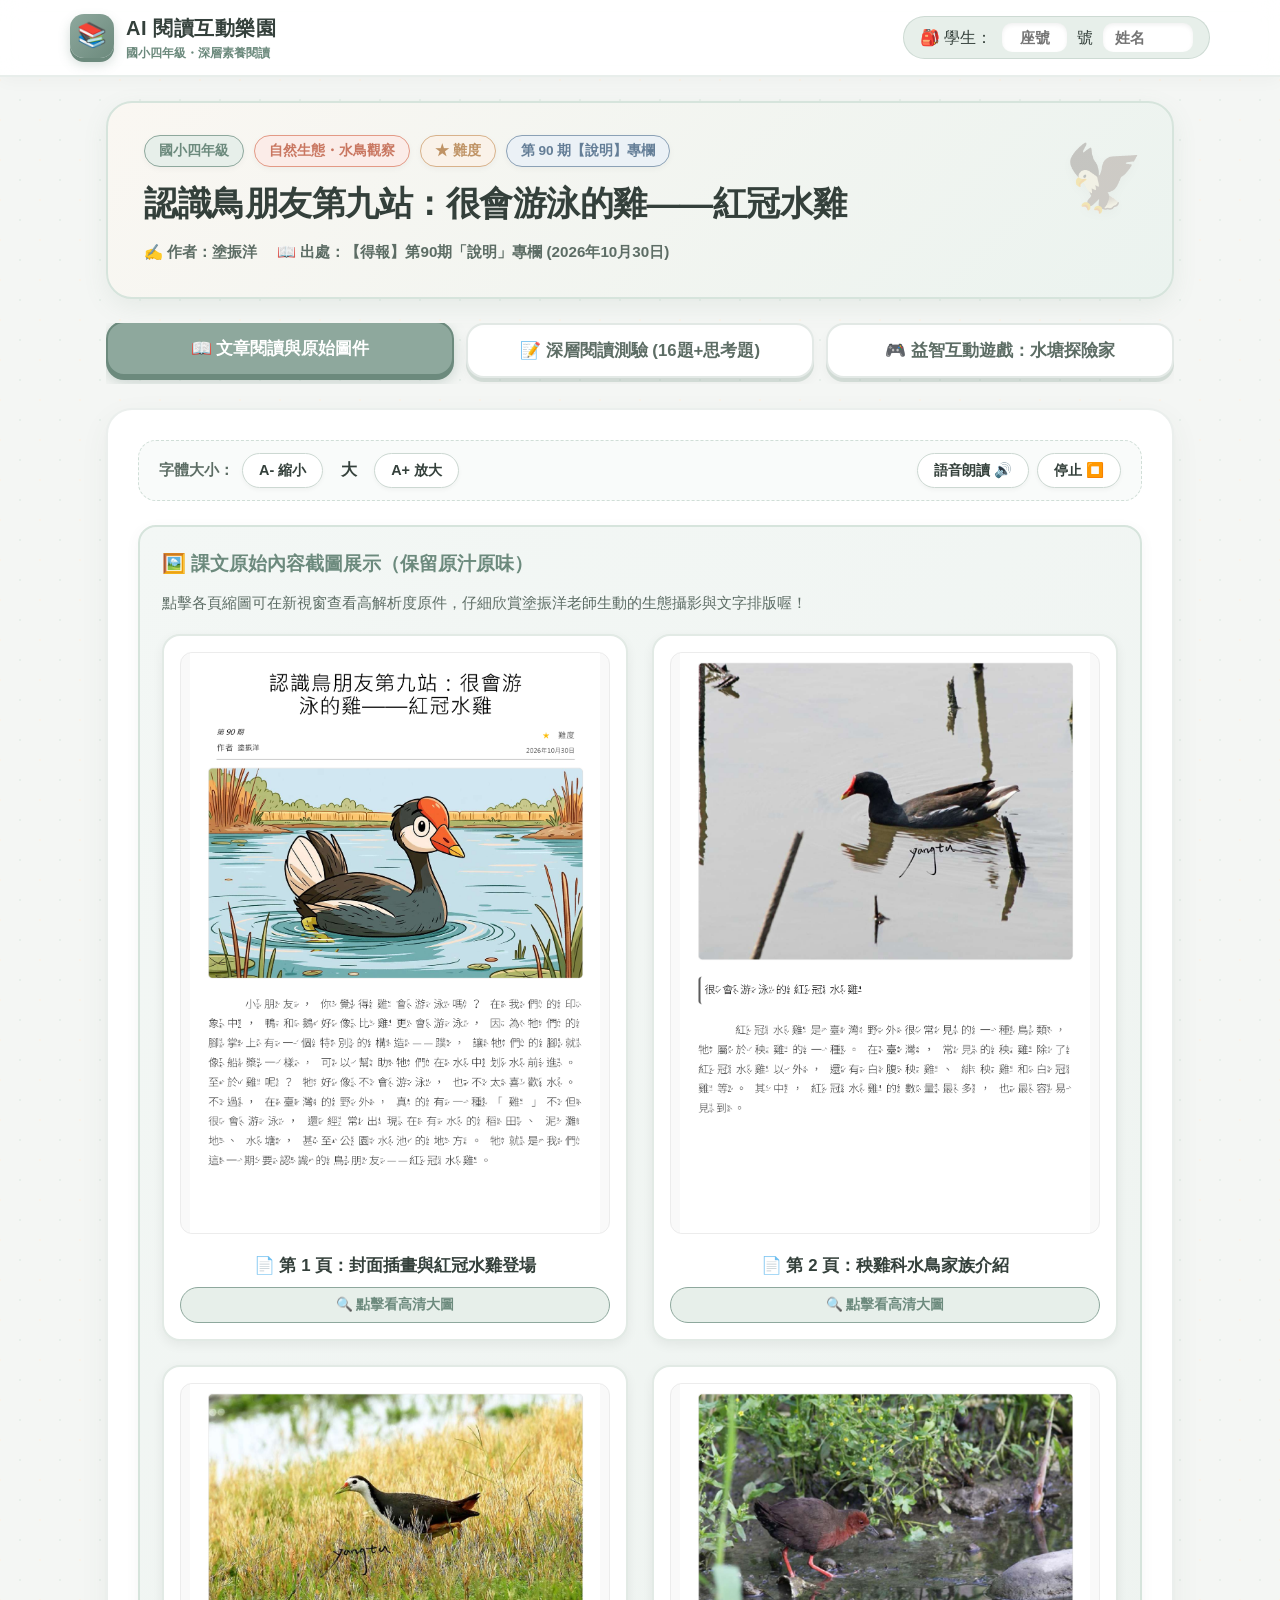
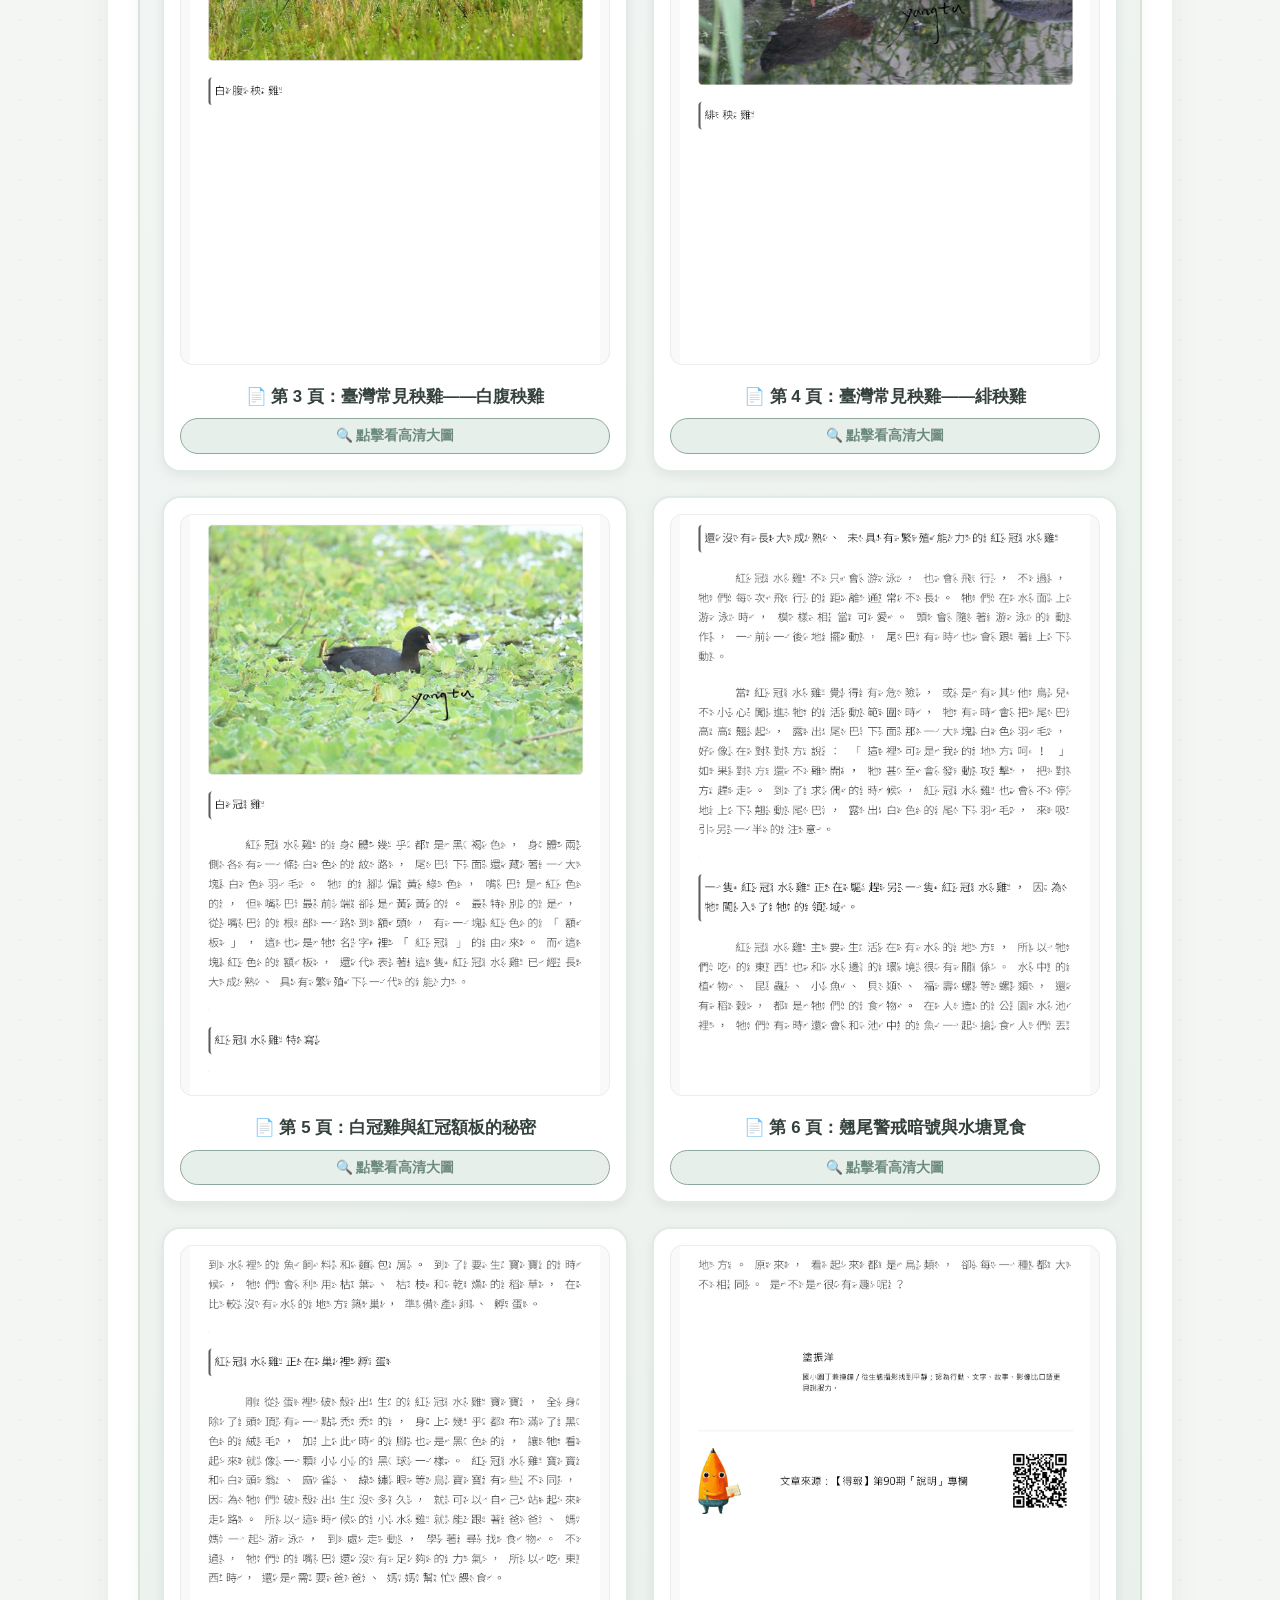
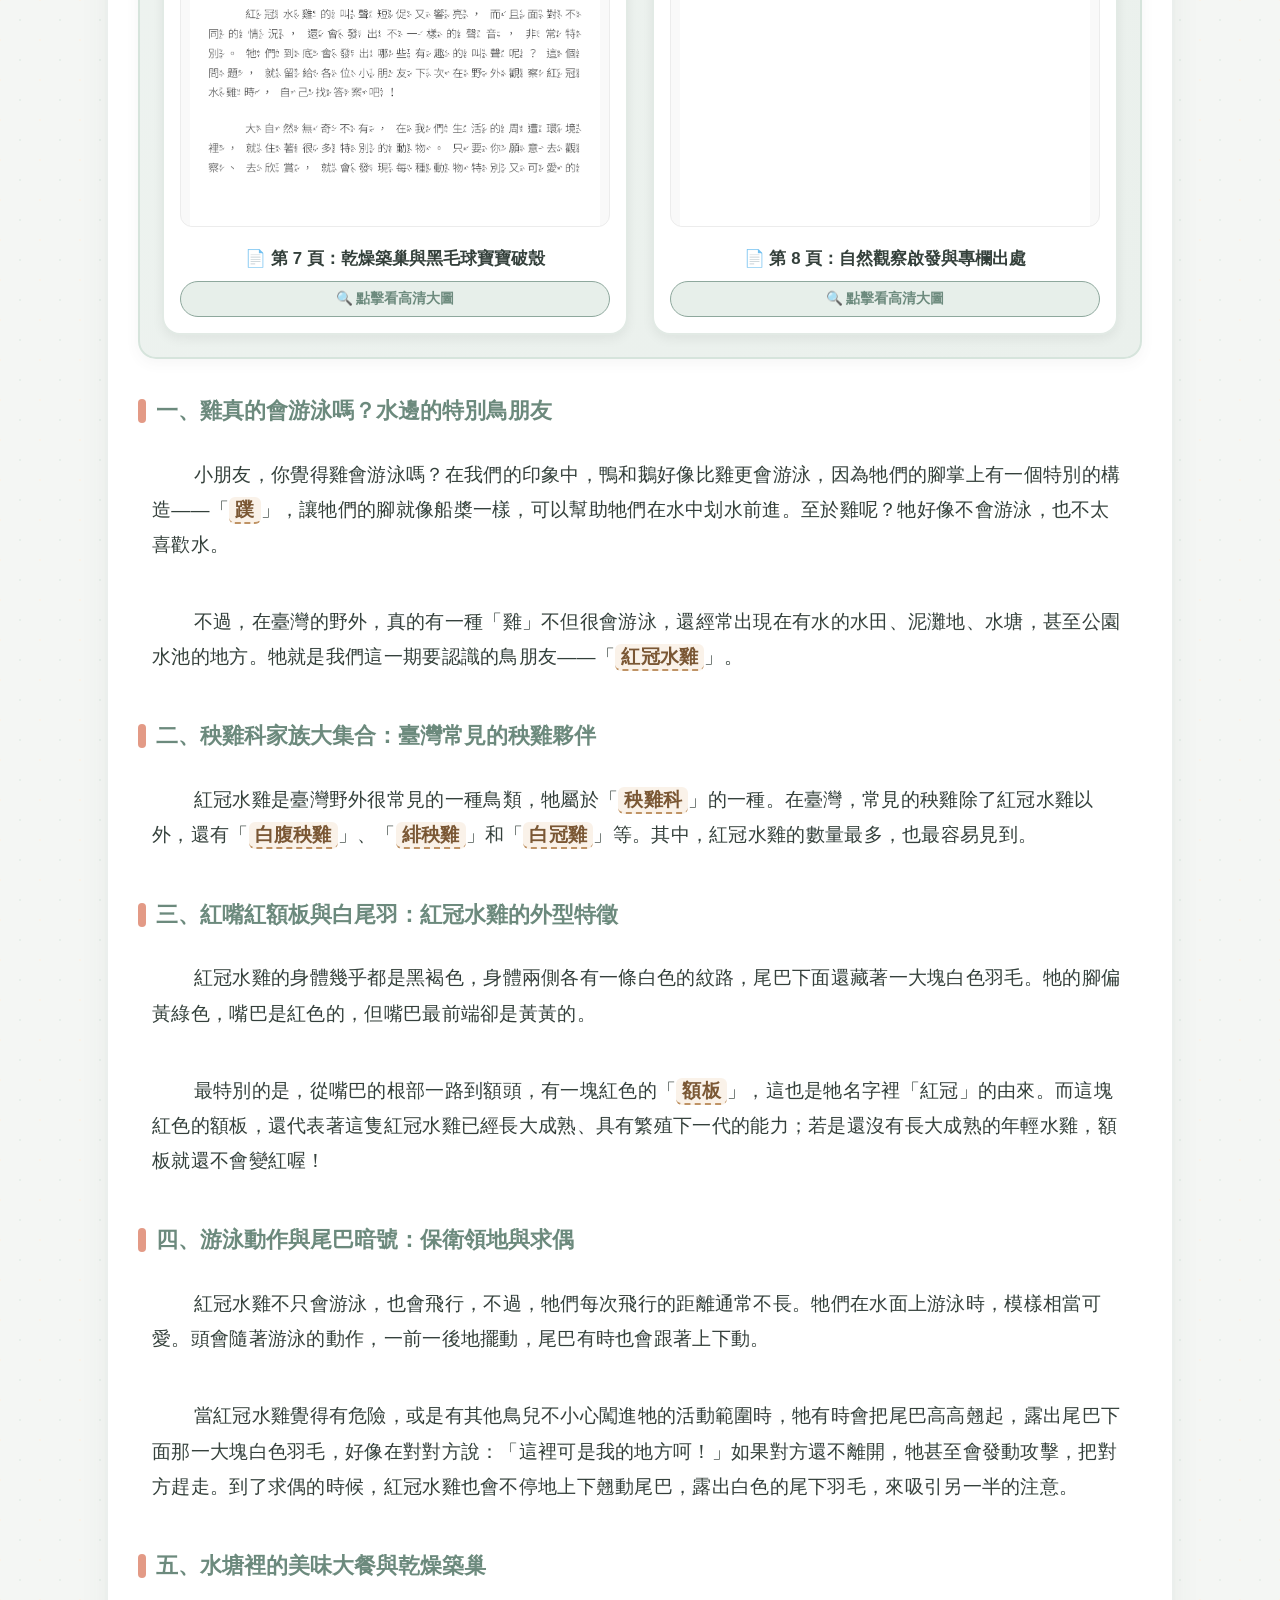
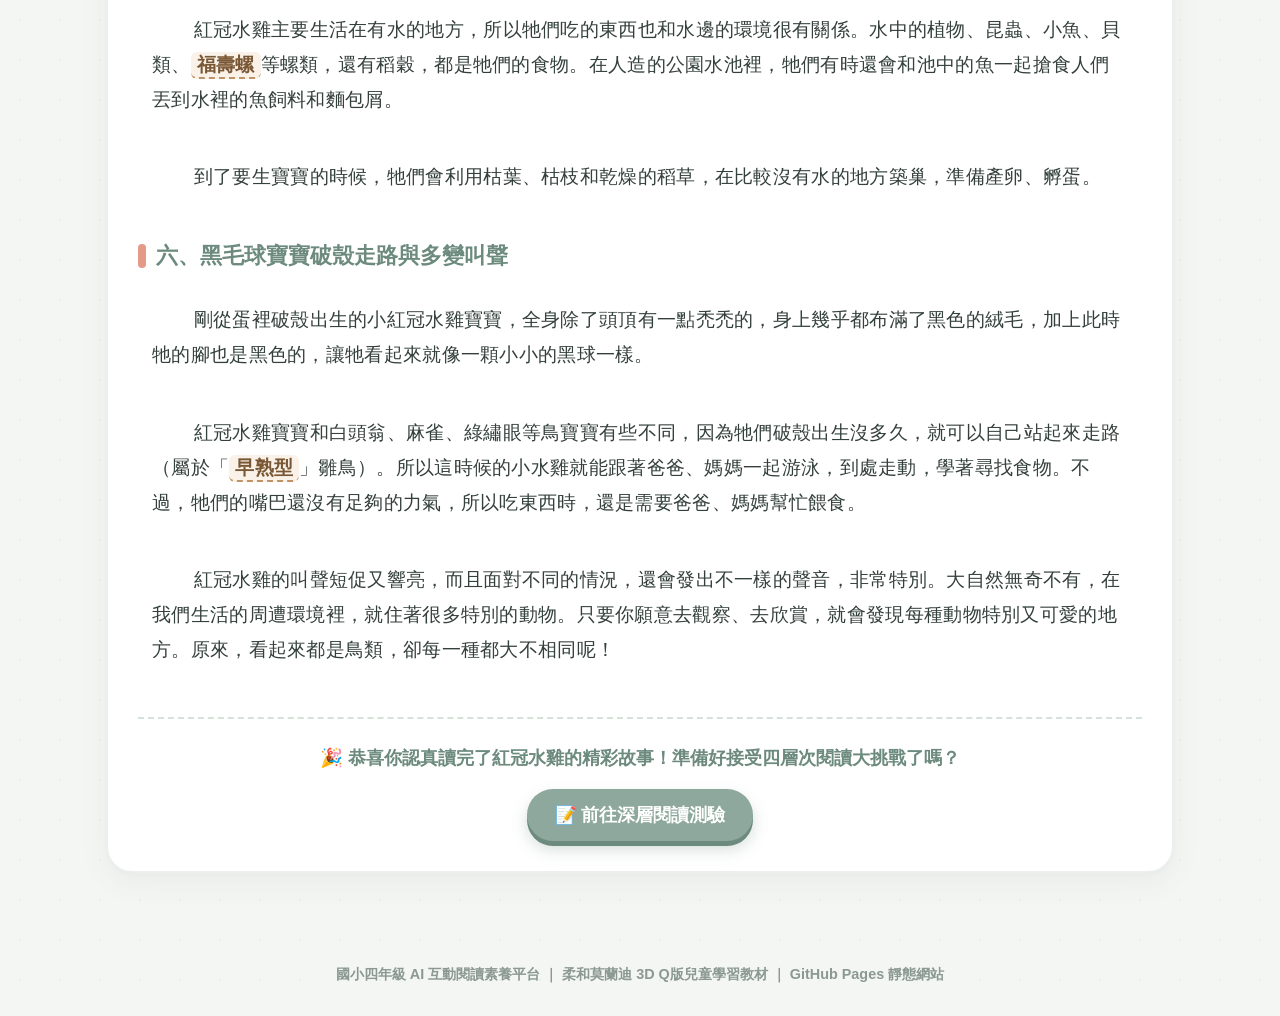
==== commit f77cbcf0: "Add files via upload" ====
--- a/index10.html
+++ b/index10.html
@@ -26,49 +26,55 @@
     }
     .docs-gallery-grid {
       display: grid;
-      grid-template-columns: repeat(auto-fit, minmax(240px, 1fr));
-      gap: 18px;
-      margin-top: 14px;
+      grid-template-columns: repeat(auto-fit, minmax(360px, 1fr));
+      gap: 24px;
+      margin-top: 18px;
     }
     .doc-preview-card {
       background: white;
-      border-radius: var(--radius-sm);
-      border: 2px solid #E2EAE5;
-      padding: 12px;
+      border-radius: var(--radius-md);
+      border: 2.5px solid #E2EAE5;
+      padding: 16px;
       text-align: center;
-      transition: all 0.25s ease;
-      box-shadow: 0 3px 8px rgba(0,0,0,0.04);
+      transition: all 0.3s ease;
+      box-shadow: 0 4px 12px rgba(0,0,0,0.06);
       display: flex;
       flex-direction: column;
       justify-content: space-between;
     }
     .doc-preview-card:hover {
-      transform: translateY(-4px);
+      transform: translateY(-6px) scale(1.01);
       border-color: var(--morandi-coral);
-      box-shadow: 0 8px 18px rgba(0,0,0,0.08);
+      box-shadow: 0 12px 24px rgba(0,0,0,0.12);
     }
     .doc-img-frame {
-      border-radius: 8px;
+      border-radius: 12px;
       overflow: hidden;
-      border: 1px solid #ECECEC;
-      margin-bottom: 10px;
+      border: 1.5px solid #ECECEC;
+      margin-bottom: 12px;
       background: #F9F9F9;
       cursor: zoom-in;
+      min-height: 280px;
+      display: flex;
+      align-items: center;
+      justify-content: center;
     }
     .doc-img-frame img {
       width: 100%;
       height: auto;
+      max-height: 580px;
+      object-fit: contain;
       display: block;
-      transition: transform 0.3s ease;
+      transition: transform 0.35s ease;
     }
     .doc-img-frame:hover img {
-      transform: scale(1.02);
+      transform: scale(1.03);
     }
     .doc-caption {
-      font-size: 0.9rem;
-      font-weight: 700;
+      font-size: 1.05rem;
+      font-weight: 800;
       color: var(--text-primary);
-      margin-bottom: 8px;
+      margin-bottom: 10px;
       line-height: 1.4;
     }
     .doc-btn-view {
@@ -762,6 +768,7 @@
           if (chosen.isSafe) {
             score += 25;
             SoundPlayer.correct();
+            if (typeof Confetti !== "undefined") Confetti.celebrate(2200, 90);
             if (fbBox) fbBox.innerHTML = `<span style="color:var(--morandi-success);">⭕ 正確！${chosen.feedback}</span>`;
             setTimeout(() => {
               currentStageIdx++;
--- a/style.css
+++ b/style.css
@@ -938,13 +938,18 @@
 }
 
 .course-card-img-placeholder {
-  height: 140px;
+  height: 220px;
   background: linear-gradient(135deg, #DEECE5 0%, #D3E0EA 100%);
   display: flex;
   align-items: center;
   justify-content: center;
-  font-size: 52px;
+  font-size: 80px;
   position: relative;
+  transition: all 0.3s ease;
+}
+
+.course-card-3d:hover .course-card-img-placeholder {
+  font-size: 88px;
 }
 
 .course-badge-floating {
@@ -991,6 +996,181 @@
   font-size: 0.88rem;
   font-weight: 700;
   color: var(--morandi-sage-dark);
+}
+
+/* 原始內容截圖展示區專用樣式（增大尺寸） */
+.original-docs-showcase {
+  background: linear-gradient(135deg, #F3F7F5 0%, #EAF0EC 100%);
+  border: 2px solid #D6E4DC;
+  border-radius: var(--radius-md);
+  padding: 24px;
+  margin: 24px 0 36px;
+  box-shadow: 0 6px 18px rgba(78, 93, 85, 0.08);
+}
+.original-docs-title {
+  font-size: 1.3rem;
+  font-weight: 800;
+  color: var(--morandi-sage-dark);
+  margin-bottom: 14px;
+  display: flex;
+  align-items: center;
+  gap: 10px;
+}
+.docs-gallery-grid {
+  display: grid;
+  grid-template-columns: repeat(auto-fit, minmax(360px, 1fr)) !important;
+  gap: 24px !important;
+  margin-top: 18px !important;
+}
+.doc-preview-card {
+  background: white;
+  border-radius: var(--radius-md) !important;
+  border: 2.5px solid #E2EAE5 !important;
+  padding: 16px !important;
+  text-align: center;
+  transition: all 0.3s ease;
+  box-shadow: 0 4px 12px rgba(0,0,0,0.06);
+  display: flex;
+  flex-direction: column;
+  justify-content: space-between;
+}
+.doc-preview-card:hover {
+  transform: translateY(-6px) scale(1.01);
+  border-color: var(--morandi-coral) !important;
+  box-shadow: 0 12px 24px rgba(0,0,0,0.12);
+}
+.doc-img-frame {
+  border-radius: 12px !important;
+  overflow: hidden;
+  border: 1.5px solid #ECECEC;
+  margin-bottom: 12px;
+  background: #F9F9F9;
+  cursor: zoom-in;
+  display: flex;
+  align-items: center;
+  justify-content: center;
+  min-height: 280px;
+}
+.doc-img-frame img {
+  width: 100% !important;
+  height: auto !important;
+  max-height: 580px;
+  object-fit: contain;
+  display: block;
+  transition: transform 0.35s ease;
+}
+.doc-img-frame:hover img {
+  transform: scale(1.03);
+}
+.doc-caption {
+  font-size: 1.05rem !important;
+  font-weight: 800 !important;
+  color: var(--text-primary);
+  margin: 8px 0 10px !important;
+  line-height: 1.4;
+}
+
+.q-chance-badge {
+  font-size: 0.8rem;
+  font-weight: 700;
+  padding: 3px 10px;
+  border-radius: var(--radius-full);
+  background: #F4F6F5;
+  color: #7A8B82;
+  border: 1px solid #DCE5E0;
+  margin-left: auto;
+  transition: all 0.3s ease;
+}
+
+.option-btn.locked {
+  cursor: not-allowed !important;
+}
+
+.option-btn.locked:not(.selected) {
+  opacity: 0.55;
+  filter: grayscale(15%);
+}
+
+/* 答錯即時小提示彈窗樣式 (5秒自動消失) */
+.quiz-hint-popup {
+  margin-top: 16px;
+  background: linear-gradient(135deg, #FFFDF8 0%, #FFF5EB 100%);
+  border: 2px dashed #E59866;
+  border-radius: var(--radius-sm);
+  padding: 16px 20px;
+  box-shadow: 0 6px 16px rgba(229, 152, 102, 0.16);
+  position: relative;
+  overflow: hidden;
+  animation: hintSlideDown 0.35s cubic-bezier(0.175, 0.885, 0.32, 1.275);
+}
+
+@keyframes hintSlideDown {
+  from {
+    opacity: 0;
+    transform: translateY(-10px) scale(0.98);
+  }
+  to {
+    opacity: 1;
+    transform: translateY(0) scale(1);
+  }
+}
+
+.hint-header {
+  display: flex;
+  justify-content: space-between;
+  align-items: center;
+  margin-bottom: 8px;
+}
+
+.hint-title {
+  font-size: 1.05rem;
+  font-weight: 800;
+  color: #B95C25;
+  display: flex;
+  align-items: center;
+  gap: 6px;
+}
+
+.hint-close-btn {
+  background: none;
+  border: none;
+  font-size: 1.2rem;
+  cursor: pointer;
+  color: #B95C25;
+  opacity: 0.7;
+  padding: 0 4px;
+  line-height: 1;
+  transition: opacity 0.2s;
+}
+
+.hint-close-btn:hover {
+  opacity: 1;
+}
+
+.hint-body {
+  font-size: 0.98rem;
+  color: #5A4A3E;
+  line-height: 1.6;
+  font-weight: 600;
+}
+
+.hint-timer-bar {
+  position: absolute;
+  bottom: 0;
+  left: 0;
+  height: 4px;
+  background: linear-gradient(90deg, #E59866, #E07A5F);
+  width: 100%;
+  animation: hintTimerCountdown 5s linear forwards;
+}
+
+@keyframes hintTimerCountdown {
+  from {
+    width: 100%;
+  }
+  to {
+    width: 0%;
+  }
 }
 
 /* 頁尾 */
